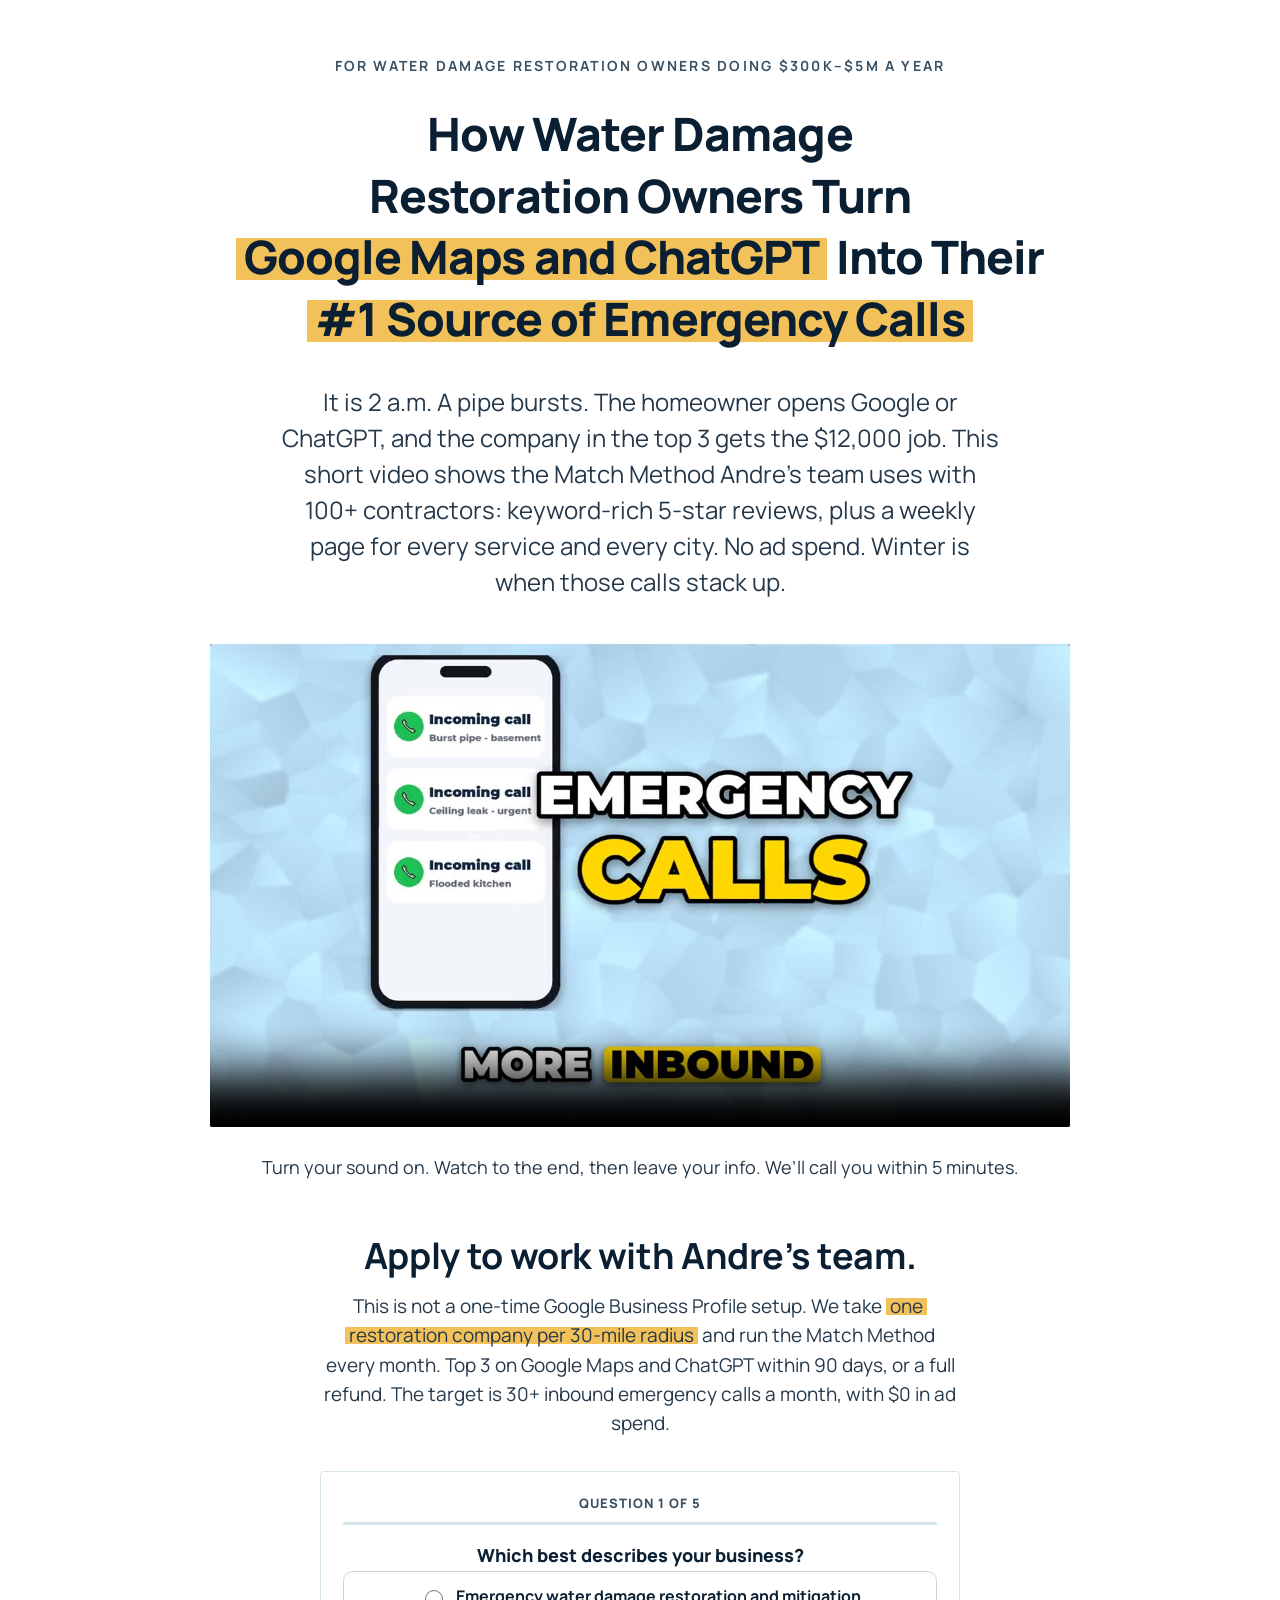
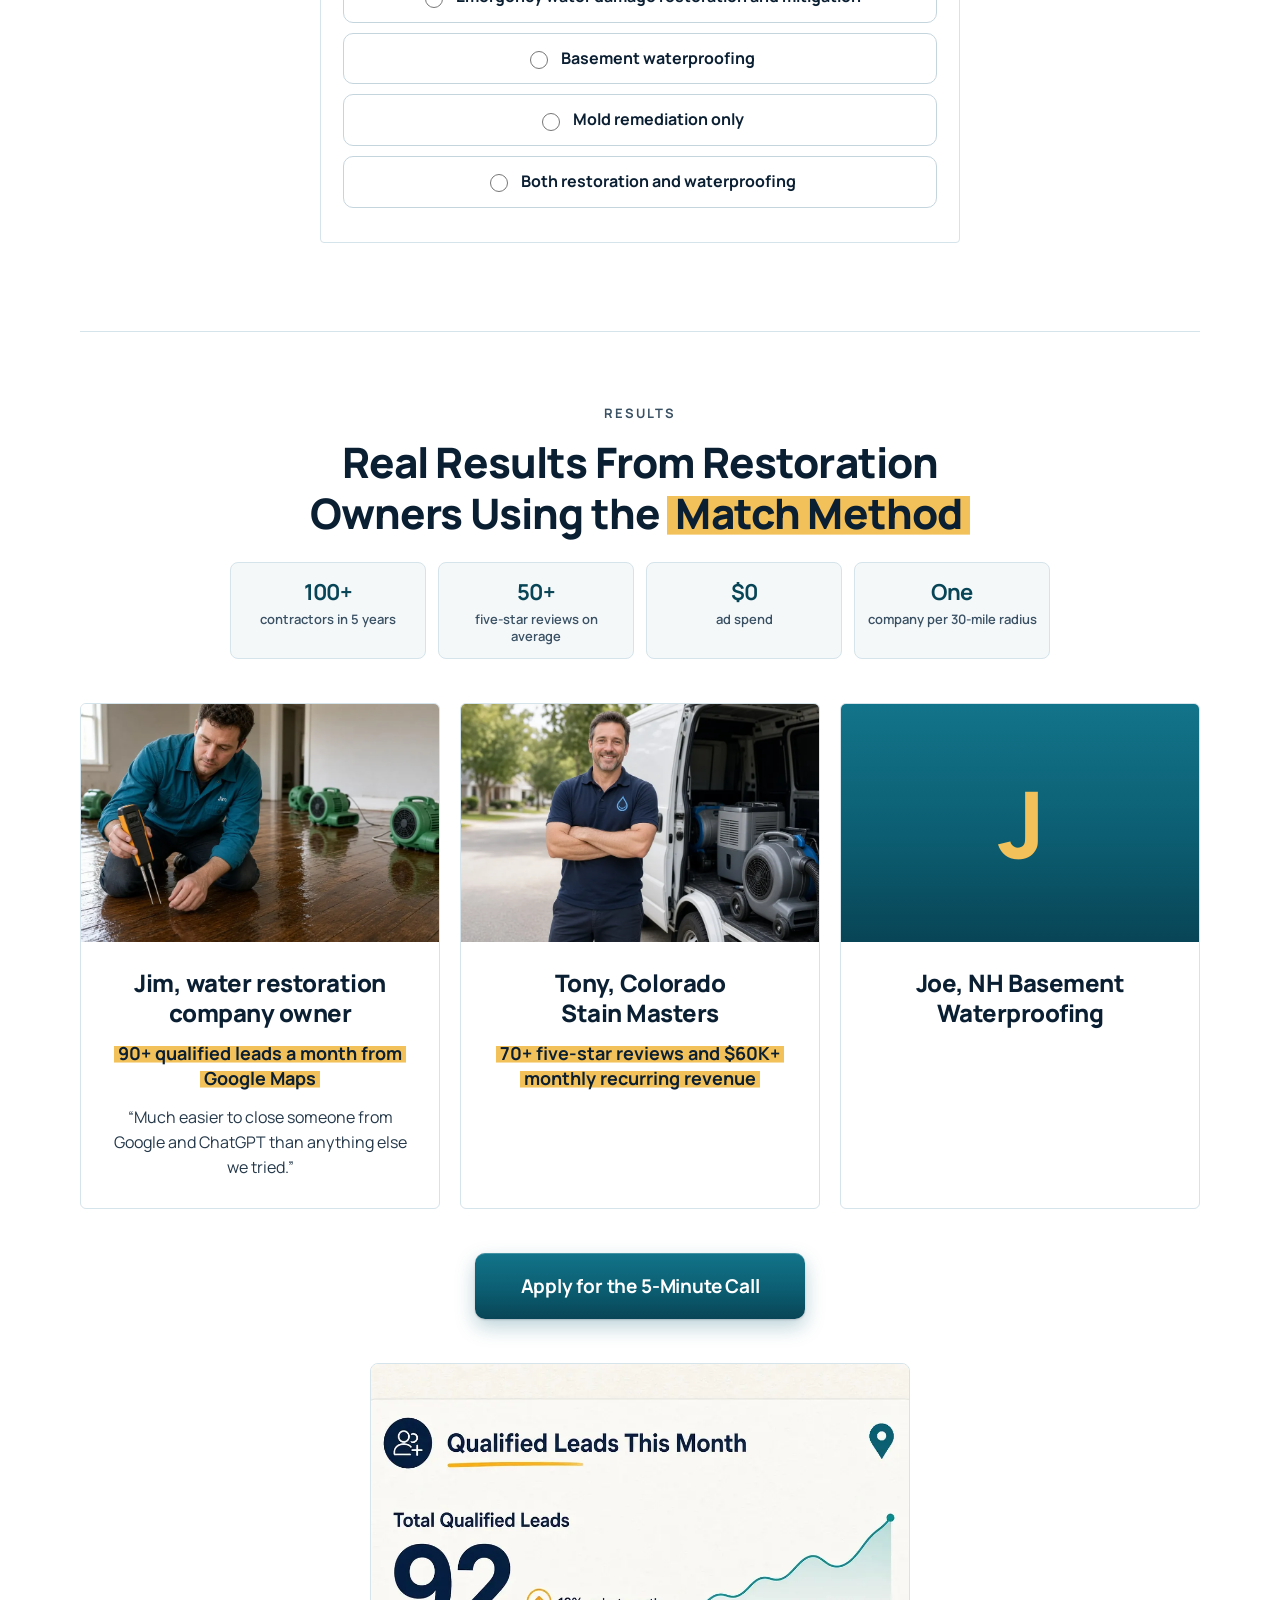
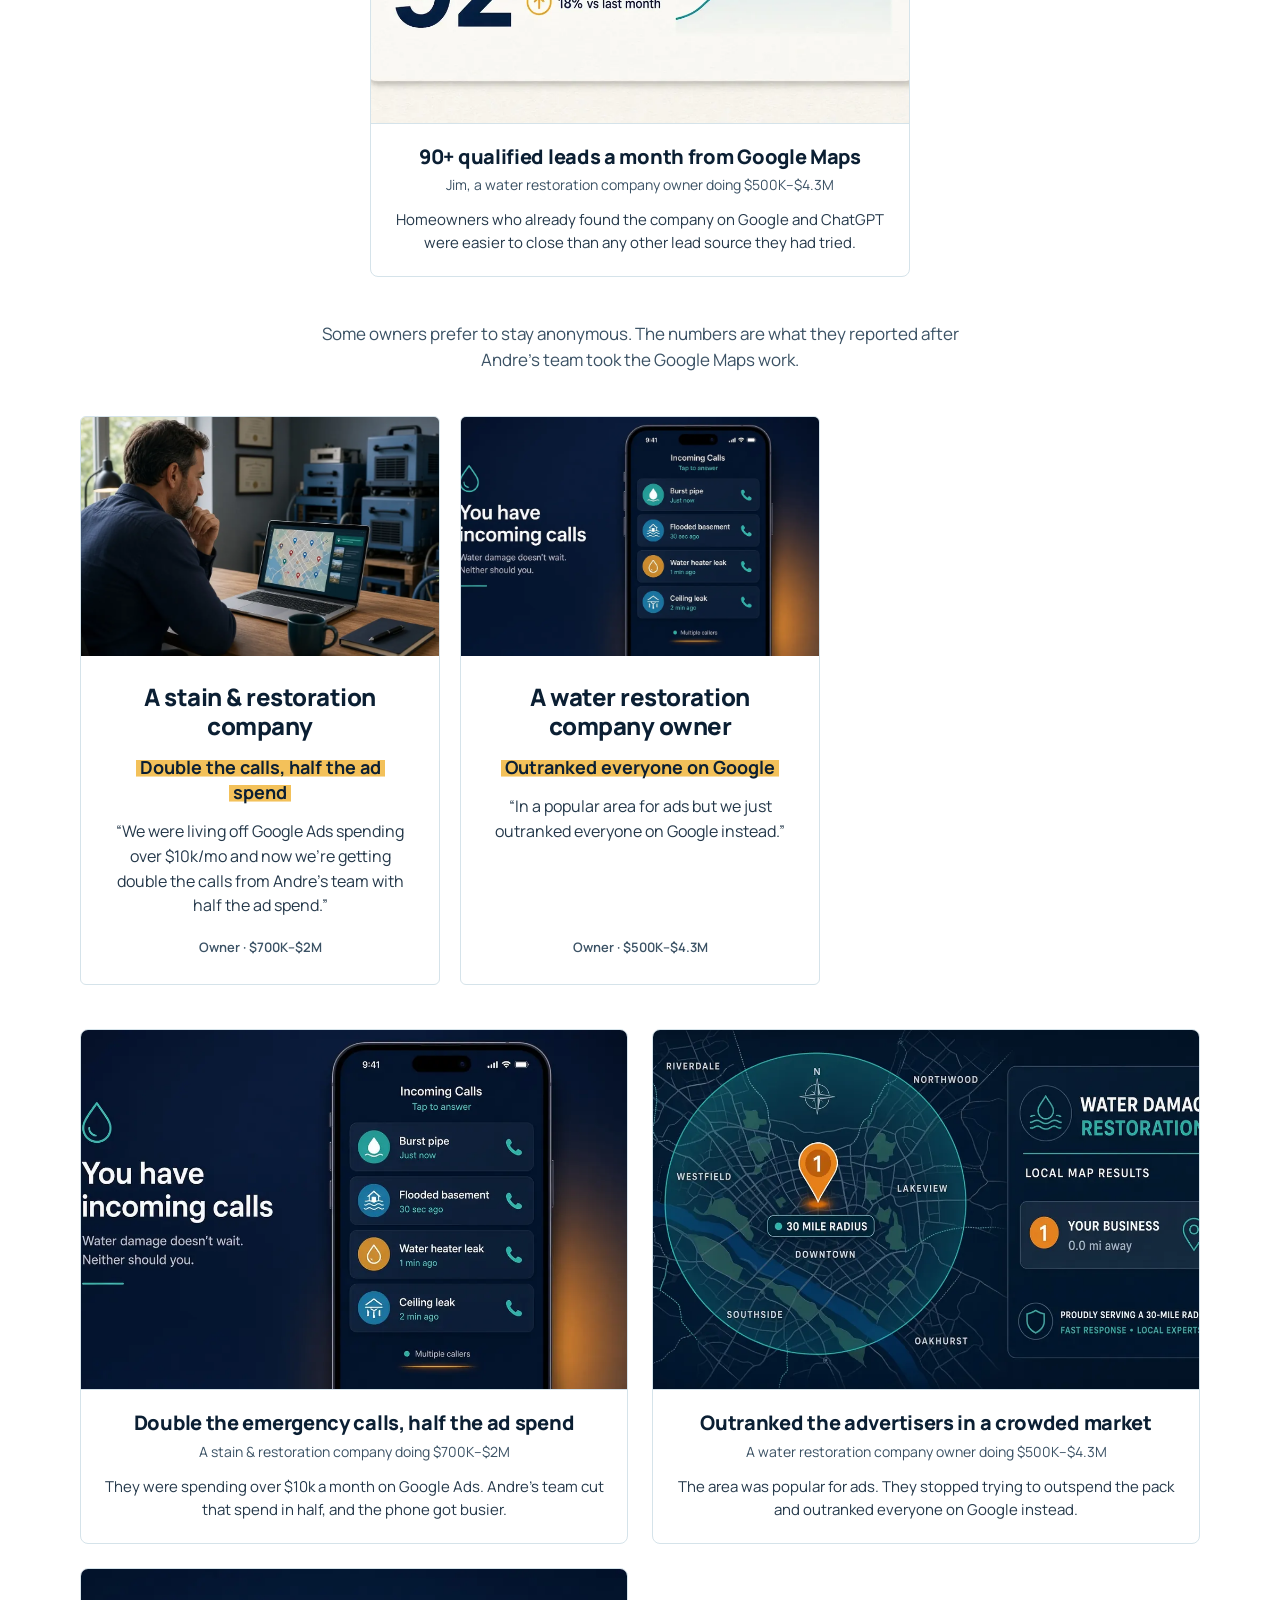
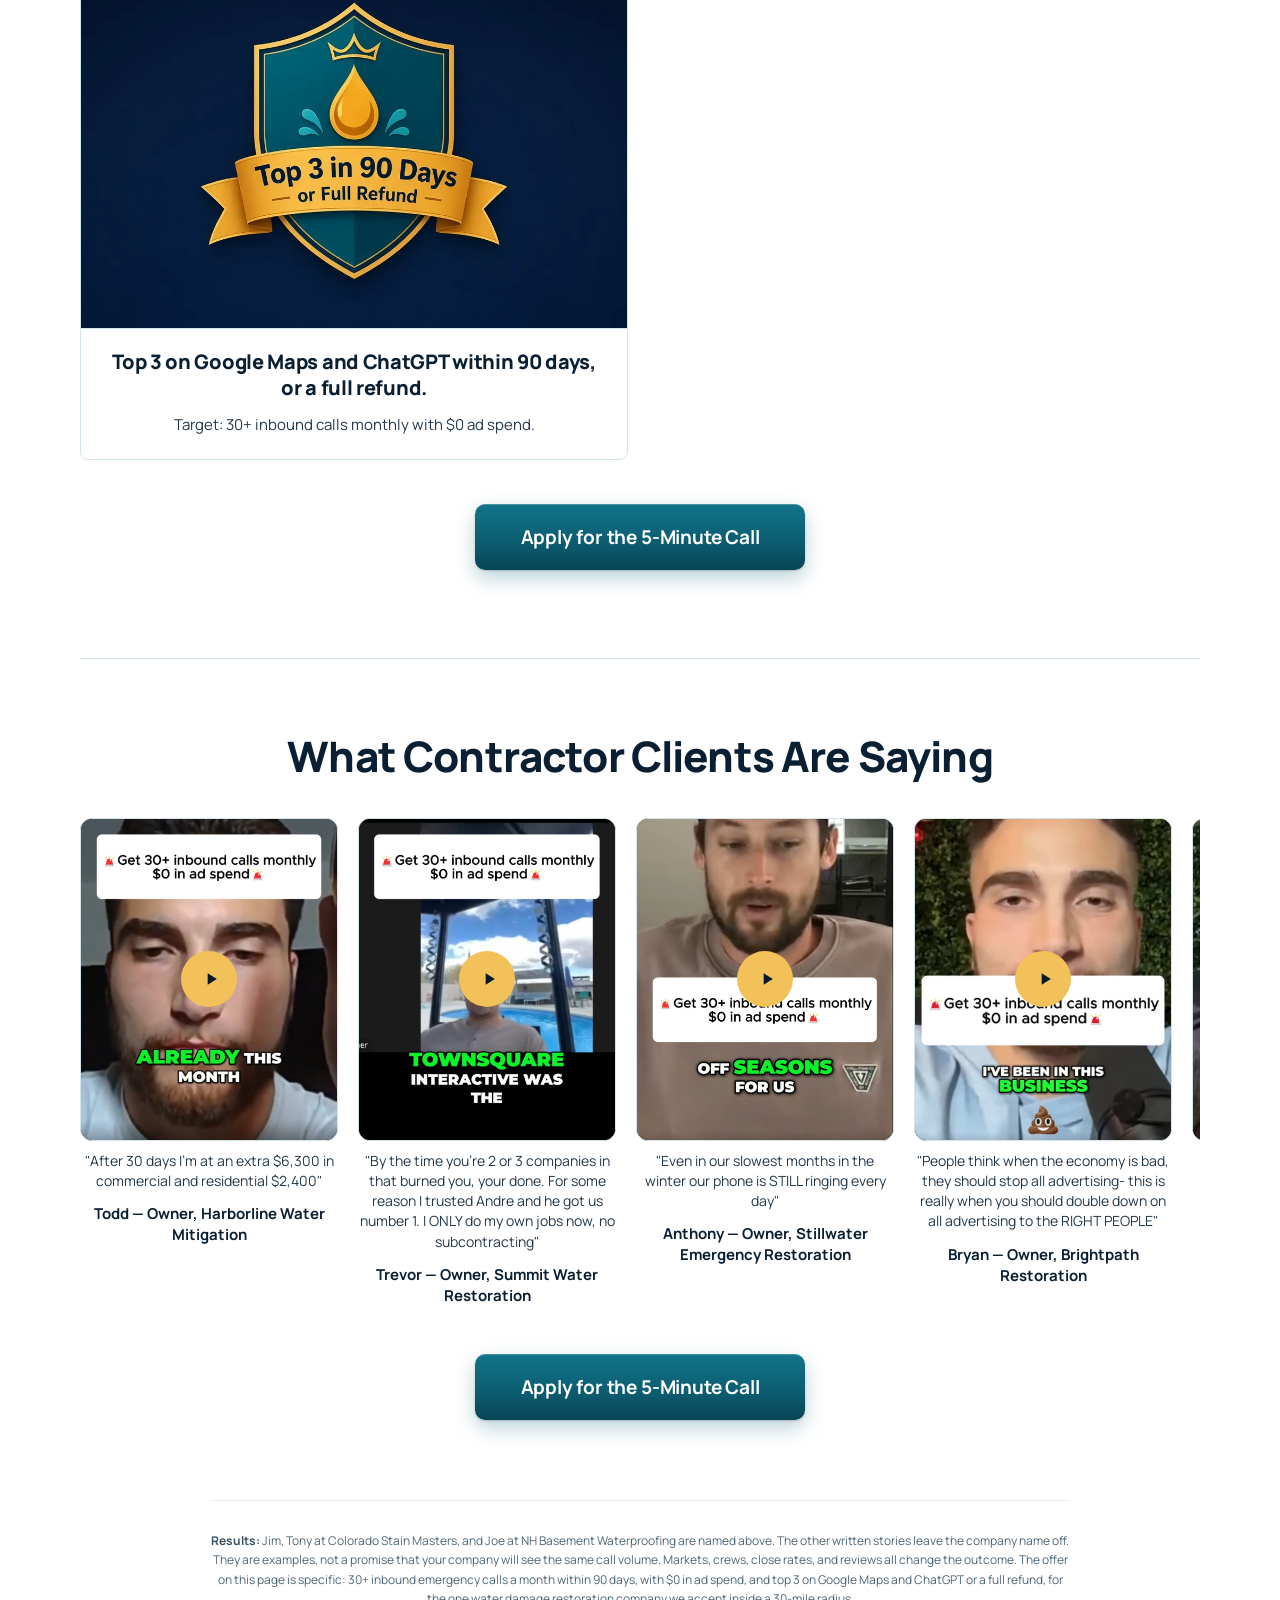
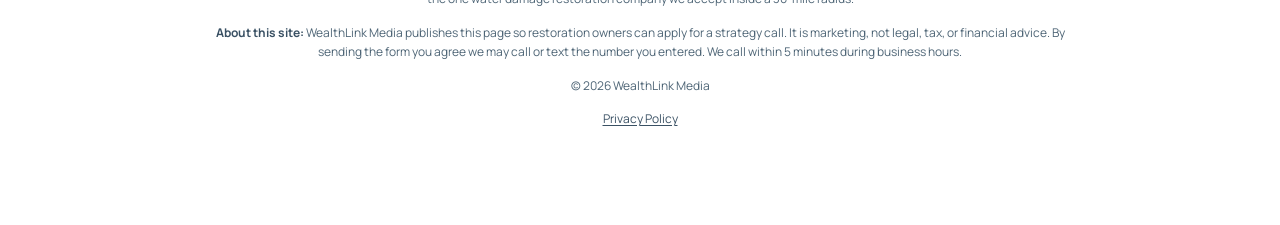
==== index.html @ 2d820541 "Keep the revenue step and advance it with Next. Q1 through Q3 still move on when an option is tapped" ====
<!doctype html>
<html lang="en">
<head>
<meta charset="utf-8">
<meta name="viewport" content="width=device-width, initial-scale=1">
<link rel="icon" type="image/svg+xml" href="assets/favicon.svg">
<link rel="apple-touch-icon" href="assets/favicon.svg">
<title>30+ Emergency Calls a Month for Water Damage Restoration | WealthLink Media</title>
<meta name="description" content="Andre's team ranks one water damage restoration company per 30-mile radius in the top 3 on Google Maps and ChatGPT. 30+ inbound emergency calls a month within 90 days, or a full refund. $0 ad spend.">
<link rel="preconnect" href="https://fonts.googleapis.com">
<link rel="preconnect" href="https://fonts.gstatic.com" crossorigin>
<link href="https://fonts.googleapis.com/css2?family=Manrope:wght@400;600;700;800&display=swap" rel="stylesheet">
<link rel="stylesheet" href="css/style.css">
<script src="js/config.js"></script>
</head>
<body>
<a class="skip" href="#book">Skip to the application</a>
<div class="page">

  <div class="hero">
    <p class="eyebrow">For water damage restoration owners doing $300K–$5M a year</p>

    <h1>How Water Damage Restoration Owners Turn<br><span class="hl">Google Maps and ChatGPT</span> Into Their<br><span class="hl">#1 Source of Emergency Calls</span></h1>

    <p class="hero-sub">It is 2 a.m. A pipe bursts. The homeowner opens Google or ChatGPT, and the company in the top 3 gets the $12,000 job. This short video shows the Match Method Andre&rsquo;s team uses with 100+ contractors: keyword-rich 5-star reviews, plus a weekly page for every service and every city. No ad spend. Winter is when those calls stack up.</p>

    <div class="vsl">
      <video id="hero-vsl" controls playsinline webkit-playsinline preload="metadata" poster="assets/video/vsl-poster.jpg" width="1280" height="720" aria-label="Two minute video: how restoration companies get emergency calls from Google Maps and ChatGPT">
        <source src="assets/video/vsl.mp4" type="video/mp4">
      </video>
    </div>

    <p class="vsl-note">Turn your sound on. Watch to the end, then leave your info. We&rsquo;ll call you within 5 minutes.</p>

    <div class="form-head">
      <h2>Apply to work with Andre&rsquo;s team.</h2>
      <p>This is not a one-time Google Business Profile setup. We take <span class="hl hl-sm">one restoration company per 30-mile radius</span> and run the Match Method every month. Top 3 on Google Maps and ChatGPT within 90 days, or a full refund. The target is 30+ inbound emergency calls a month, with $0 in ad spend.</p>
    </div>

    <div id="book" class="form-shell">
      <form id="leadForm" class="lead-form" data-qualifier="1" novalidate>
        <p class="step-count" id="stepCount">Question 1 of 5</p>
        <div class="form-progress" aria-hidden="true"><i></i></div>

        <div class="field" data-step="businessType">
          <div class="field-inner">
            <fieldset class="choice-list">
              <legend>Which best describes your business?</legend>
              <label class="choice"><input type="radio" name="business_type" value="emergency_restoration"> Emergency water damage restoration and mitigation</label>
              <label class="choice"><input type="radio" name="business_type" value="basement_waterproofing"> Basement waterproofing</label>
              <label class="choice"><input type="radio" name="business_type" value="mold_only"> Mold remediation only</label>
              <label class="choice"><input type="radio" name="business_type" value="restoration_and_waterproofing"> Both restoration and waterproofing</label>
            </fieldset>
            <p class="field-error">Choose the option that fits your company.</p>
          </div>
        </div>

        <div class="field" data-step="jobType">
          <div class="field-inner">
            <fieldset class="choice-list">
              <legend>What kind of jobs are you going after?</legend>
              <label class="choice"><input type="radio" name="job_type" value="insurance_jobs"> Full mitigation jobs with insurance claims ($10,000+)</label>
              <label class="choice"><input type="radio" name="job_type" value="smaller_jobs"> Smaller extraction and cleanup jobs</label>
              <label class="choice"><input type="radio" name="job_type" value="mix"> A mix of both</label>
            </fieldset>
            <p class="field-error">Choose the jobs you want.</p>
          </div>
        </div>

        <div class="field" data-step="paymentMix">
          <div class="field-inner">
            <fieldset class="choice-list">
              <legend>Are most of your jobs going through insurance or cash pay?</legend>
              <label class="choice"><input type="radio" name="payment_mix" value="mostly_insurance"> Mostly insurance</label>
              <label class="choice"><input type="radio" name="payment_mix" value="mostly_cash"> Mostly cash pay</label>
              <label class="choice"><input type="radio" name="payment_mix" value="half"> About half and half</label>
            </fieldset>
            <p class="field-error">Choose how most jobs are paid.</p>
          </div>
        </div>

        <div class="field" data-step="revenue">
          <div class="field-inner">
            <fieldset class="choice-list">
              <legend>Where are you at monthly right now, and where do you want to be?</legend>
              <label class="select-label" for="currentRevenue">Current monthly revenue</label>
              <select id="currentRevenue" name="current_revenue">
                <option value="">Select current revenue</option>
                <option value="under_25k">Under $25K</option>
                <option value="25k_50k">$25K–$50K</option>
                <option value="50k_100k">$50K–$100K</option>
                <option value="100k_250k">$100K–$250K</option>
                <option value="250k_500k">$250K–$500K</option>
                <option value="500k_plus">$500K+</option>
              </select>
              <label class="select-label" for="targetRevenue">Target monthly revenue</label>
              <select id="targetRevenue" name="target_revenue">
                <option value="">Select target revenue</option>
                <option value="under_25k">Under $25K</option>
                <option value="25k_50k">$25K–$50K</option>
                <option value="50k_100k">$50K–$100K</option>
                <option value="100k_250k">$100K–$250K</option>
                <option value="250k_500k">$250K–$500K</option>
                <option value="500k_plus">$500K+</option>
              </select>
            </fieldset>
            <p class="field-error">Choose both your current and target monthly revenue.</p>
            <button type="button" class="cta form-next">Next</button>
          </div>
        </div>

        <div class="field" data-step="phone">
          <div class="field-inner">
            <label for="phone">Phone number</label>
            <input type="tel" id="phone" name="phone" placeholder="(555) 123-4567" autocomplete="tel" inputmode="tel">
            <p class="field-error">Enter a 10-digit phone number.</p>
            <button type="submit" class="cta">Call Me Within 5 Minutes</button>
            <p class="fine-print">One company per 30-mile radius. We call within 5 minutes.</p>
          </div>
        </div>

        <button type="button" class="form-back" hidden>Back</button>
      </form>
    </div>
  </div>

  <section class="proof" aria-labelledby="proof-title">
    <div class="proof-head">
      <p class="eyebrow">Results</p>
      <h2 id="proof-title">Real Results From Restoration Owners Using the <span class="hl">Match Method</span></h2>
      <ul class="stats">
        <li><strong>100+</strong><span>contractors in 5 years</span></li>
        <li><strong>50+</strong><span>five-star reviews on average</span></li>
        <li><strong>$0</strong><span>ad spend</span></li>
        <li><strong>One</strong><span>company per 30-mile radius</span></li>
      </ul>
    </div>

    <div class="proof-grid">
      <article class="card">
        <img class="card-photo" src="assets/proof/card-jim.webp" alt="Jim, a water restoration company owner">
        <div class="card-body">
          <h3>Jim, water restoration company owner</h3>
          <p class="metric"><span class="hl hl-sm">90+ qualified leads a month from Google Maps</span></p>
          <p class="quote">&ldquo;Much easier to close someone from Google and ChatGPT than anything else we tried.&rdquo;</p>
        </div>
      </article>

      <article class="card">
        <img class="card-photo" src="assets/proof/card-ads.webp" alt="Crew drying a flooded room for Colorado Stain Masters">
        <div class="card-body">
          <h3>Tony, Colorado Stain Masters</h3>
          <p class="metric"><span class="hl hl-sm">70+ five-star reviews and $60K+ monthly recurring revenue</span></p>
        </div>
      </article>

      <article class="card">
        <!-- Real photo or company logo replaces this avatar: assets/img/joe-nh-basement.webp -->
        <div class="initials-avatar" role="img" aria-label="Joe, NH Basement Waterproofing">J</div>
        <div class="card-body">
          <h3>Joe, NH Basement Waterproofing</h3>
        </div>
      </article>
    </div>

    <a class="cta" href="#book">Apply for the 5-Minute Call</a>

    <div class="wall">
      <article class="tile">
        <div class="tile-shot">
          <img src="assets/proof/leads.webp" alt="Google Maps profile with a 90-day lead trend">
        </div>
        <div class="tile-body">
          <p class="tile-head">90+ qualified leads a month from Google Maps</p>
          <p class="tile-sub">Jim, a water restoration company owner doing $500K–$4.3M</p>
          <p class="tile-cap">Homeowners who already found the company on Google and ChatGPT were easier to close than any other lead source they had tried.</p>
        </div>
      </article>
    </div>

    <p class="anon-note">Some owners prefer to stay anonymous. The numbers are what they reported after Andre&rsquo;s team took the Google Maps work.</p>

    <div class="proof-grid">
      <article class="card">
        <img class="card-photo" src="assets/proof/card-rank.webp" alt="Technician checking drying equipment in a hallway">
        <div class="card-body">
          <h3>A stain &amp; restoration company</h3>
          <p class="metric"><span class="hl hl-sm">Double the calls, half the ad spend</span></p>
          <p class="quote">&ldquo;We were living off Google Ads spending over $10k/mo and now we&rsquo;re getting double the calls from Andre&rsquo;s team with half the ad spend.&rdquo;</p>
          <p class="attrib">Owner · $700K–$2M</p>
        </div>
      </article>

      <article class="card">
        <img class="card-photo" src="assets/proof/calls.webp" alt="Calls chart for an anonymous restoration owner">
        <div class="card-body">
          <h3>A water restoration company owner</h3>
          <p class="metric"><span class="hl hl-sm">Outranked everyone on Google</span></p>
          <p class="quote">&ldquo;In a popular area for ads but we just outranked everyone on Google instead.&rdquo;</p>
          <p class="attrib">Owner · $500K–$4.3M</p>
        </div>
      </article>
    </div>

    <div class="wall">
      <article class="tile">
        <div class="tile-shot">
          <img src="assets/proof/calls.webp" alt="Calls chart climbing to about 30 calls in 90 days">
        </div>
        <div class="tile-body">
          <p class="tile-head">Double the emergency calls, half the ad spend</p>
          <p class="tile-sub">A stain &amp; restoration company doing $700K–$2M</p>
          <p class="tile-cap">They were spending over $10k a month on Google Ads. Andre&rsquo;s team cut that spend in half, and the phone got busier.</p>
        </div>
      </article>

      <article class="tile">
        <div class="tile-shot">
          <img src="assets/proof/coverage.webp" alt="Map pack showing the top three local results">
        </div>
        <div class="tile-body">
          <p class="tile-head">Outranked the advertisers in a crowded market</p>
          <p class="tile-sub">A water restoration company owner doing $500K–$4.3M</p>
          <p class="tile-cap">The area was popular for ads. They stopped trying to outspend the pack and outranked everyone on Google instead.</p>
        </div>
      </article>

      <article class="tile">
        <div class="tile-shot">
          <img src="assets/proof/guarantee.webp" alt="Top 3 in 90 days or a full refund">
        </div>
        <div class="tile-body">
          <p class="tile-head">Top 3 on Google Maps and ChatGPT within 90 days, or a full refund.</p>
          <p class="tile-cap">Target: 30+ inbound calls monthly with $0 ad spend.</p>
        </div>
      </article>
    </div>

    <a class="cta" href="#book">Apply for the 5-Minute Call</a>
  </section>

  <section class="videos" aria-labelledby="videos-title">
    <h2 id="videos-title">What Contractor Clients Are Saying</h2>
    <div id="client-videos" class="rail"></div>
    <a class="cta" href="#book">Apply for the 5-Minute Call</a>
  </section>

  <footer class="legal">
    <p><strong>Results:</strong> Jim, Tony at Colorado Stain Masters, and Joe at NH Basement Waterproofing are named above. The other written stories leave the company name off. They are examples, not a promise that your company will see the same call volume. Markets, crews, close rates, and reviews all change the outcome. The offer on this page is specific: 30+ inbound emergency calls a month within 90 days, with $0 in ad spend, and top 3 on Google Maps and ChatGPT or a full refund, for the one water damage restoration company we accept inside a 30-mile radius.</p>
    <p><strong>About this site:</strong> WealthLink Media publishes this page so restoration owners can apply for a strategy call. It is marketing, not legal, tax, or financial advice. By sending the form you agree we may call or text the number you entered. We call within 5 minutes during business hours.</p>
    <p>© 2026 WealthLink Media</p>
    <p class="legal-links">
      <a href="privacy.html">Privacy Policy</a>
    </p>
  </footer>
</div>

<script src="js/testimonials-data.js"></script>
<script src="js/main.js"></script>
<script>
  renderTestimonials("client-videos", window.HOME_TESTIMONIAL_IDS);
  var leadForm = document.getElementById("leadForm");
  wireLeadForm(leadForm);
  wireProgressiveForm(leadForm);
</script>
</body>
</html>
---- css/style.css ----
/* WealthLink Media — water damage restoration funnel.
   Layout rhythm follows a single-column VSL page: hero, proof cards,
   screenshot wall, portrait video rail, legal footer.
   Palette is deep navy and teal with an amber accent. No red. */

@font-face {
  font-family: "Manrope Local";
  src: local("Manrope"), local("Segoe UI");
  font-weight: 400 800;
  font-display: swap;
}

:root {
  --ink: #0B1F33;
  --body: #24384A;
  --muted: #3A5164;
  --faint: #4E6576;
  --line: #D5E3EA;
  --line-soft: #E7EFF3;
  --paper: #F4F8F9;
  --white: #FFFFFF;
  --teal: #0C5E72;
  --teal-mid: #12748A;
  --teal-deep: #084556;
  --aqua: #14788A;
  --amber: #F3C15A;
  --amber-ink: #6B4A08;
  --navy: #071828;
  --shadow: rgba(7, 24, 40, 0.16);
  color-scheme: light;
}

* { box-sizing: border-box; }
html, body { margin: 0; padding: 0; background: var(--white); }
html { scroll-behavior: smooth; }
@media (prefers-reduced-motion: reduce) { html { scroll-behavior: auto; } }

body {
  font-family: "Manrope", "Segoe UI", "Avenir Next", system-ui, sans-serif;
  color: var(--ink);
  -webkit-font-smoothing: antialiased;
}

img { max-width: 100%; display: block; }
button, input { font-family: inherit; }

.skip {
  position: absolute;
  left: 12px;
  top: 12px;
  background: var(--navy);
  color: #fff;
  padding: 10px 14px;
  border-radius: 8px;
  z-index: 20;
  transform: translateY(-140%);
}
.skip:focus { transform: none; }

.hl {
  background-image: linear-gradient(var(--amber), var(--amber));
  background-repeat: no-repeat;
  background-size: 100% 0.92em;
  background-position: 0 0.28em;
  padding: 0 8px;
  -webkit-box-decoration-break: clone;
  box-decoration-break: clone;
}
.hl-sm { padding: 0 4px; }

.page {
  min-height: 100vh;
  padding: 56px 24px 96px;
  display: flex;
  flex-direction: column;
  align-items: center;
  text-align: center;
}

.hero {
  width: 100%;
  max-width: 860px;
  display: flex;
  flex-direction: column;
  align-items: center;
  gap: 28px;
}

.eyebrow {
  margin: 0;
  font-size: 14px;
  font-weight: 700;
  letter-spacing: 0.16em;
  text-transform: uppercase;
  color: var(--muted);
  text-align: center;
}

h1 {
  margin: 0;
  font-size: 46px;
  line-height: 1.34;
  font-weight: 800;
  letter-spacing: -0.02em;
  text-align: center;
  text-wrap: balance;
}

.hero-sub {
  margin: 6px 0 0;
  font-size: 24px;
  line-height: 1.5;
  color: var(--body);
  text-align: center;
  max-width: 720px;
  text-wrap: pretty;
}

.vsl {
  position: relative;
  width: 100%;
  background: #000;
  border-radius: 2px;
  margin-top: 16px;
  overflow: hidden;
  padding-top: 56.25%;
}
.vsl > video {
  position: absolute;
  inset: 0;
  width: 100%;
  height: 100%;
  border: 0;
  background: #000;
  object-fit: contain;
}

.vsl-note {
  margin: 0;
  font-size: 18px;
  color: var(--body);
  text-align: center;
}

.form-head {
  width: 100%;
  max-width: 640px;
  margin-top: 28px;
  display: flex;
  flex-direction: column;
  gap: 14px;
  align-items: center;
}
.form-head h2 {
  margin: 0;
  font-size: 36px;
  line-height: 1.18;
  font-weight: 700;
  letter-spacing: -0.01em;
  text-align: center;
  text-wrap: balance;
}
.form-head p {
  margin: 0;
  font-size: 19px;
  line-height: 1.55;
  color: var(--body);
  text-align: center;
  text-wrap: pretty;
}

.form-shell {
  width: 100%;
  max-width: 640px;
  margin-top: 4px;
  border: 1px solid var(--line);
  border-radius: 4px;
  padding: 22px 22px 18px;
  background: #fff;
  scroll-margin-top: 32px;
}

.cta {
  display: inline-flex;
  align-items: center;
  justify-content: center;
  background: linear-gradient(180deg, var(--teal-mid) 0%, var(--teal) 55%, var(--teal-deep) 100%);
  color: #fff;
  font-size: 19px;
  font-weight: 700;
  letter-spacing: -0.01em;
  padding: 20px 46px;
  border-radius: 10px;
  border: 0;
  text-decoration: none;
  text-align: center;
  cursor: pointer;
  box-shadow:
    inset 0 1px 0 rgba(255, 255, 255, 0.22),
    0 1px 2px rgba(7, 24, 40, 0.18),
    0 8px 20px rgba(12, 94, 114, 0.28);
  transition: transform 0.12s ease, box-shadow 0.12s ease, background 0.12s ease;
}
.cta:hover,
.cta:focus-visible {
  background: linear-gradient(180deg, #0E6A80 0%, #0A5264 55%, #073E4C 100%);
  color: #fff;
  text-decoration: none;
  transform: translateY(-2px);
  box-shadow:
    inset 0 1px 0 rgba(255, 255, 255, 0.22),
    0 2px 4px rgba(7, 24, 40, 0.2),
    0 14px 28px rgba(12, 94, 114, 0.34);
}
.cta:focus-visible {
  outline: 3px solid rgba(12, 94, 114, 0.4);
  outline-offset: 3px;
}
.cta:active {
  transform: translateY(1px);
  box-shadow:
    inset 0 2px 5px rgba(4, 28, 36, 0.35),
    0 1px 2px rgba(7, 24, 40, 0.2);
}
button.cta { width: 100%; }
@media (prefers-reduced-motion: reduce) {
  .cta { transition: none; }
  .cta:hover, .cta:focus-visible, .cta:active { transform: none; }
}

.proof {
  width: 100%;
  max-width: 1120px;
  margin-top: 88px;
  padding-top: 72px;
  border-top: 1px solid var(--line);
  display: flex;
  flex-direction: column;
  align-items: center;
  gap: 44px;
}
.proof-head {
  display: flex;
  flex-direction: column;
  align-items: center;
  gap: 14px;
  max-width: 820px;
}
.proof-head .eyebrow { font-size: 13px; }
.proof-head h2 {
  margin: 0;
  font-size: 42px;
  line-height: 1.22;
  font-weight: 800;
  letter-spacing: -0.02em;
  text-align: center;
  text-wrap: balance;
}
.proof-head p {
  margin: 0;
  font-size: 17px;
  line-height: 1.5;
  color: var(--muted);
  text-align: center;
}

.stats {
  list-style: none;
  display: grid;
  grid-template-columns: repeat(4, 1fr);
  gap: 12px;
  width: 100%;
  margin: 8px 0 0;
  padding: 0;
}
.stats li {
  background: var(--paper);
  border: 1px solid var(--line);
  border-radius: 8px;
  padding: 14px 10px 12px;
  text-align: center;
}
.stats strong {
  display: block;
  font-size: 22px;
  letter-spacing: -0.03em;
  color: var(--teal-deep);
}
.stats span {
  display: block;
  margin-top: 4px;
  font-size: 13px;
  line-height: 1.35;
  color: var(--muted);
  font-weight: 600;
}

.proof-grid {
  width: 100%;
  display: grid;
  grid-template-columns: repeat(3, 1fr);
  gap: 20px;
}
.card {
  border: 1px solid var(--line);
  border-radius: 6px;
  overflow: hidden;
  display: flex;
  flex-direction: column;
  background: #fff;
}
.card-body {
  padding: 26px 28px 28px;
  display: flex;
  flex-direction: column;
  align-items: center;
  gap: 14px;
  flex: 1;
  text-align: center;
}
.card-body h3 {
  margin: 0;
  font-size: 24px;
  line-height: 1.22;
  font-weight: 800;
  letter-spacing: -0.02em;
  text-wrap: pretty;
}
.metric {
  margin: 0;
  font-size: 18px;
  line-height: 1.4;
  font-weight: 700;
  color: var(--ink);
  text-wrap: pretty;
}
.quote {
  margin: 0;
  font-size: 16px;
  line-height: 1.55;
  color: var(--body);
  text-wrap: pretty;
}
.attrib {
  margin: auto 0 0;
  padding-top: 6px;
  font-size: 13px;
  font-weight: 600;
  color: var(--muted);
}

.wall {
  width: 100%;
  display: grid;
  grid-template-columns: repeat(2, 1fr);
  gap: 24px;
}
.tile {
  display: flex;
  flex-direction: column;
  border: 1px solid var(--line);
  border-radius: 8px;
  overflow: hidden;
  background: #fff;
}
.tile-shot {
  display: block;
  height: 360px;
  padding: 0;
  background: var(--navy);
  overflow: hidden;
  border-bottom: 1px solid var(--line);
}
.tile-shot img,
.card-photo {
  display: block;
  width: 100%;
  height: 100%;
  object-fit: cover;
  object-position: center;
}
.card-photo {
  aspect-ratio: 3 / 2;
  height: auto;
}
.tile-body {
  flex: 1;
  padding: 20px 22px 22px;
  display: flex;
  flex-direction: column;
  align-items: center;
  gap: 6px;
  text-align: center;
}
.tile-head {
  margin: 0;
  font-size: 20px;
  line-height: 1.28;
  font-weight: 800;
  letter-spacing: -0.015em;
  color: var(--ink);
  text-wrap: pretty;
}
.tile-sub {
  margin: 0;
  font-size: 14px;
  line-height: 1.45;
  color: var(--muted);
  text-wrap: pretty;
}
.tile-cap {
  margin: 8px 0 0;
  font-size: 15px;
  line-height: 1.5;
  color: var(--body);
  text-wrap: pretty;
}

.media-slot {
  display: flex;
  width: 100%;
  height: 100%;
  min-height: 160px;
  flex-direction: column;
  align-items: center;
  justify-content: center;
  gap: 8px;
  text-align: center;
  padding: 18px 16px;
  color: var(--ink);
  background:
    repeating-linear-gradient(-45deg, #E5F2F5 0 14px, #F7FBFC 14px 28px);
  border: 2px dashed var(--teal);
}
.card > .media-slot {
  aspect-ratio: 3 / 2;
  border-left: 0;
  border-right: 0;
  border-top: 0;
  border-radius: 0;
}
.media-slot-kicker {
  display: inline-block;
  background: var(--navy);
  color: #fff;
  font-size: 11px;
  font-weight: 800;
  letter-spacing: 0.12em;
  text-transform: uppercase;
  padding: 5px 10px;
  border-radius: 999px;
}
.media-slot strong {
  font-size: 18px;
  letter-spacing: 0.04em;
  text-transform: uppercase;
}
.media-slot span:last-child {
  font-size: 13px;
  line-height: 1.45;
  color: var(--muted);
  max-width: 28em;
}

[hidden] { display: none !important; }

.videos {
  width: 100%;
  max-width: 1120px;
  margin-top: 88px;
  padding-top: 72px;
  border-top: 1px solid var(--line);
  display: flex;
  flex-direction: column;
  align-items: center;
  gap: 36px;
}
.videos h2 {
  margin: 0;
  font-size: 42px;
  line-height: 1.22;
  font-weight: 800;
  letter-spacing: -0.02em;
  text-align: center;
  text-wrap: balance;
}
.rail,
.videos .testimonial-grid {
  width: 100%;
  display: flex;
  gap: 20px;
  overflow-x: auto;
  overscroll-behavior-x: contain;
  scroll-snap-type: x mandatory;
  -webkit-overflow-scrolling: touch;
  padding-bottom: 12px;
}
.vid {
  flex: 0 0 258px;
  scroll-snap-align: start;
}
.vid-frame {
  position: relative;
  aspect-ratio: 4 / 5;
  border-radius: 12px;
  overflow: hidden;
  background: var(--navy);
  border: 1px solid var(--line);
}
.vid-name {
  margin: 12px 0 0;
  font-size: 15px;
  font-weight: 700;
  color: var(--ink);
  text-align: center;
}
.vid-biz {
  margin: 3px 0 0;
  font-size: 13px;
  color: var(--muted);
  text-align: center;
}
.testimonial-quote {
  margin: 10px 0 0;
  font-size: 14px;
  line-height: 1.45;
  color: var(--body);
  text-align: center;
}

.legal {
  width: 100%;
  max-width: 860px;
  margin-top: 80px;
  padding-top: 30px;
  border-top: 1px solid var(--line-soft);
  display: flex;
  flex-direction: column;
  gap: 14px;
}
.legal p {
  margin: 0;
  font-size: 12px;
  line-height: 1.62;
  color: var(--faint);
  text-align: center;
  text-wrap: pretty;
}
.legal strong { color: var(--muted); font-weight: 700; }
.legal-links {
  display: flex;
  flex-wrap: wrap;
  justify-content: center;
  gap: 20px;
  margin-top: 4px;
}
.legal-links a,
.legal a {
  font-size: 12px;
  color: var(--muted);
  text-decoration: underline;
  text-underline-offset: 2px;
}
.legal-links a:hover,
.legal a:hover { color: var(--ink); }

/* Lead form — same field hooks the windows system expects. */
.lead-form .field {
  display: grid;
  grid-template-rows: 1fr;
  margin-bottom: 16px;
  position: relative;
  z-index: 1;
}
.lead-form .field > .field-inner { min-height: 0; overflow: hidden; }
.lead-form .field.is-open > .field-inner { overflow: visible; transform: none; }
.lead-form .field.is-hidden {
  grid-template-rows: 0fr;
  opacity: 0;
  margin-bottom: 0;
  pointer-events: none;
}
.lead-form .field[data-step="businessName"] { z-index: 60; }
.lead-form label {
  display: block;
  text-align: center;
  text-transform: uppercase;
  letter-spacing: 0.04em;
  font-size: 12px;
  font-weight: 800;
  margin-bottom: 6px;
  color: var(--ink);
}
.lead-form .field.is-done > .field-inner > label::after {
  content: " ✓";
  color: #1B6B45;
}
.lead-form input[type="text"],
.lead-form input[type="tel"] {
  width: 100%;
  text-align: center;
  padding: 14px 16px;
  border: 1.5px solid #C5D5DE;
  border-radius: 10px;
  font-size: 16px;
  color: var(--ink);
  background: #fff;
}
.lead-form input:focus {
  outline: none;
  border-color: var(--teal);
  box-shadow: 0 0 0 3px rgba(12, 94, 114, 0.2);
}
.lead-form .field.has-error input {
  border-color: var(--amber-ink);
  box-shadow: 0 0 0 3px rgba(107, 74, 8, 0.18);
}
.field-error {
  display: none;
  margin: 6px 0 0;
  font-size: 13px;
  font-weight: 700;
  color: var(--amber-ink);
  text-align: center;
}
.field.has-error .field-error { display: block; }
.fine-print {
  margin: 10px 0 0;
  text-align: center;
  font-size: 13px;
  color: var(--muted);
}
.form-progress {
  height: 3px;
  background: var(--line);
  border-radius: 2px;
  overflow: hidden;
  margin: 0 0 18px;
}
.form-progress i {
  display: block;
  height: 100%;
  width: 0%;
  background: linear-gradient(90deg, var(--teal-deep), var(--teal-mid) 60%, var(--amber));
}
.step-count {
  margin: 0 0 10px;
  text-align: center;
  font-size: 13px;
  font-weight: 800;
  letter-spacing: 0.08em;
  text-transform: uppercase;
  color: var(--muted);
}
.choice-list {
  margin: 0;
  padding: 0;
  border: 0;
  display: flex;
  flex-direction: column;
  gap: 10px;
}
.choice-list legend {
  float: none;
  width: 100%;
  margin: 0 0 4px;
  padding: 0;
  text-align: center;
  font-size: 18px;
  line-height: 1.35;
  font-weight: 800;
  color: var(--ink);
  text-wrap: balance;
}
.lead-form .choice {
  display: flex;
  align-items: center;
  justify-content: center;
  gap: 10px;
  margin: 0;
  padding: 14px 14px;
  border: 1.5px solid #C5D5DE;
  border-radius: 10px;
  background: #fff;
  text-align: center;
  text-transform: none;
  letter-spacing: 0;
  font-size: 16px;
  font-weight: 700;
  line-height: 1.35;
  color: var(--ink);
  cursor: pointer;
}
.lead-form .choice input {
  width: 18px;
  height: 18px;
  flex: 0 0 auto;
  accent-color: #0C5E72;
}
.lead-form .choice:has(input:checked) {
  border-color: var(--teal);
  background: #E7F4F7;
  box-shadow: 0 0 0 3px rgba(12, 94, 114, 0.15);
}
.lead-form .select-label {
  margin: 8px 0 0;
  text-transform: none;
  letter-spacing: 0;
  font-size: 14px;
  font-weight: 800;
}
.lead-form select {
  width: 100%;
  text-align: center;
  text-align-last: center;
  padding: 14px 16px;
  border: 1.5px solid #C5D5DE;
  border-radius: 10px;
  font-size: 16px;
  font-weight: 700;
  color: var(--ink);
  background: #fff;
}
.lead-form select:focus {
  outline: none;
  border-color: var(--teal);
  box-shadow: 0 0 0 3px rgba(12, 94, 114, 0.2);
}
.lead-form .field.has-error select {
  border-color: var(--amber-ink);
  box-shadow: 0 0 0 3px rgba(107, 74, 8, 0.18);
}
.form-next { margin-top: 16px; }
.form-back {
  display: block;
  margin: 4px auto 0;
  padding: 8px 12px;
  border: 0;
  background: none;
  color: var(--teal-deep);
  font-weight: 800;
  font-size: 15px;
  cursor: pointer;
}
.form-back[hidden] { display: none !important; }
.anon-note {
  margin: 0;
  max-width: 40em;
  text-align: center;
  font-size: 17px;
  line-height: 1.5;
  color: var(--muted);
}
.initials-avatar {
  display: flex;
  align-items: center;
  justify-content: center;
  aspect-ratio: 3 / 2;
  background: linear-gradient(180deg, #12748A 0%, #0C5E72 55%, #084556 100%);
  color: #F3C15A;
  font-size: 92px;
  font-weight: 800;
  letter-spacing: -0.04em;
  line-height: 1;
}
.wall:has(> :only-child) {
  grid-template-columns: 1fr;
  max-width: 540px;
}

.autocomplete-wrapper { position: relative; }
.ac-suggestions {
  position: absolute;
  top: calc(100% + 6px);
  left: 0;
  right: 0;
  margin: 0;
  padding: 5px;
  list-style: none;
  background: #fff;
  border: 1px solid var(--line);
  border-radius: 10px;
  box-shadow: 0 12px 34px rgba(7, 24, 40, 0.14);
  max-height: 264px;
  overflow-y: auto;
  z-index: 100;
}
.ac-item {
  display: flex;
  align-items: center;
  justify-content: center;
  gap: 9px;
  padding: 9px 10px;
  border-radius: 7px;
  cursor: pointer;
  text-align: center;
}
.ac-item.active,
.ac-item:hover { background: #E7F4F7; }
.ac-item svg {
  width: 15px;
  height: 15px;
  flex-shrink: 0;
  margin-top: 2px;
  color: var(--teal);
}
.ac-text { display: flex; flex-direction: column; min-width: 0; }
.ac-name { font-weight: 700; font-size: 14px; line-height: 1.3; }
.ac-addr {
  font-size: 12px;
  color: var(--muted);
  line-height: 1.35;
  overflow: hidden;
  text-overflow: ellipsis;
  white-space: nowrap;
}
.ac-spinner {
  position: absolute;
  right: 12px;
  top: 14px;
  width: 16px;
  height: 16px;
  border: 2px solid var(--line);
  border-top-color: var(--teal);
  border-radius: 50%;
  animation: acSpin 0.7s linear infinite;
}
@keyframes acSpin { to { transform: rotate(360deg); } }
.autocomplete-wrapper.is-picked input {
  border-color: #1B6B45;
  background-image: url("data:image/svg+xml,%3Csvg xmlns='http://www.w3.org/2000/svg' viewBox='0 0 24 24' fill='none' stroke='%231B6B45' stroke-width='3' stroke-linecap='round'%3E%3Cpath d='M5 13l4 4 10-10'/%3E%3C/svg%3E");
  background-repeat: no-repeat;
  background-position: right 12px center;
  background-size: 15px;
  padding-right: 36px;
}

/* Portrait placeholders and the explainer card. */
.video-card { position: relative; cursor: pointer; }
.vid-frame.video-card { width: 100%; margin: 0; aspect-ratio: 4 / 5; }
.video-card img,
.video-card video,
.video-card .hover-video {
  position: absolute;
  inset: 0;
  width: 100%;
  height: 100%;
  object-fit: cover;
}
.video-card .hover-video {
  opacity: 0;
  pointer-events: none;
}
.video-card.is-previewing .hover-video { opacity: 1; }
.video-card.is-committed .hover-video { pointer-events: auto; }
.video-card.is-previewing img,
.video-card.is-previewing .play-btn { opacity: 0; }
.play-btn {
  position: absolute;
  top: 50%;
  left: 50%;
  transform: translate(-50%, -50%);
  width: 56px;
  height: 56px;
  border-radius: 50%;
  background: var(--amber);
  display: flex;
  align-items: center;
  justify-content: center;
  pointer-events: none;
  z-index: 2;
}
.play-btn svg { width: 20px; height: 20px; fill: var(--navy); margin-left: 3px; }
.video-card .sound-hint {
  position: absolute;
  bottom: 10px;
  left: 50%;
  transform: translateX(-50%);
  background: rgba(7, 24, 40, 0.82);
  color: #fff;
  font-size: 12px;
  font-weight: 700;
  padding: 6px 12px;
  border-radius: 999px;
  opacity: 0;
  pointer-events: none;
  z-index: 3;
  white-space: nowrap;
}
.video-card.is-muted .sound-hint { opacity: 1; }
.placeholder-thumb {
  position: absolute;
  inset: 0;
  display: flex;
  flex-direction: column;
  align-items: center;
  justify-content: flex-end;
  padding: 16px 12px 18px;
  background:
    linear-gradient(180deg, rgba(255, 255, 255, 0.08), rgba(7, 24, 40, 0.45)),
    repeating-linear-gradient(135deg, #14596C 0 14px, #0C4554 14px 28px);
}
.placeholder-badge {
  position: absolute;
  top: 10px;
  left: 10px;
  background: var(--navy);
  color: #fff;
  border: 1px solid var(--amber);
  font-size: 10px;
  font-weight: 800;
  letter-spacing: 0.08em;
  text-transform: uppercase;
  padding: 4px 8px;
  border-radius: 999px;
}
.placeholder-thumb-label {
  margin: 52px 0 0;
  color: #fff;
  font-size: 14px;
  font-weight: 800;
  line-height: 1.3;
  text-align: center;
}
.video-card.is-placeholder { cursor: default; }

.explainer-video-wrap { width: 100%; margin: 0 auto 8px; }
.explainer-video-wrap .video-card {
  aspect-ratio: 16 / 9;
  max-height: none;
  background: #000;
  border-radius: 2px;
  overflow: hidden;
}
.explainer-video-wrap.is-placeholder .video-card {
  border: 2px dashed var(--teal);
  background: var(--navy);
}

/* Inner pages */
.subpage { width: 100%; max-width: 760px; }
.subpage h1 { font-size: 40px; }
.page-copy {
  margin: 8px auto 0;
  max-width: 40em;
  text-align: center;
  font-size: 18px;
  line-height: 1.6;
  color: var(--body);
}
.page-copy a { color: var(--teal-deep); font-weight: 700; }
.success-icon {
  width: 64px;
  height: 64px;
  border-radius: 50%;
  background: var(--teal);
  display: flex;
  align-items: center;
  justify-content: center;
  margin: 8px auto 18px;
}
.contact-card {
  width: 100%;
  margin-top: 28px;
  border: 1px solid var(--line);
  border-radius: 8px;
  padding: 22px 20px;
  text-align: center;
  background: var(--paper);
}
.contact-card h2 {
  margin: 0 0 8px;
  font-size: 22px;
}
.contact-name {
  margin: 0;
  font-size: 20px;
  font-weight: 800;
}
.reach-note {
  margin: 8px 0 0;
  color: var(--body);
  font-size: 16px;
}
.report-heading {
  margin: 8px 0;
  font-size: 28px;
  line-height: 1.3;
  font-weight: 800;
  text-align: center;
  text-wrap: balance;
}
.report-subheading {
  margin: 0 0 8px;
  text-align: center;
  font-size: 17px;
  line-height: 1.5;
  color: var(--body);
}
.step-bar,
#stepBar.step-heading {
  width: 100%;
  background: var(--navy);
  color: #fff;
  text-align: center;
  font-weight: 800;
  font-size: 18px;
  line-height: 1.35;
  padding: 14px 16px;
  border-radius: 8px;
  margin: 22px 0 14px;
}
.step2-heading {
  text-align: center;
  font-weight: 800;
  font-size: 22px;
  margin: 22px 0 12px;
}
.calendar-card { width: 100%; margin-bottom: 28px; }
.calendar-loading {
  text-align: center;
  color: var(--navy);
  background: var(--paper);
  border: 2px dashed var(--teal);
  border-radius: 12px;
  padding: 32px 16px;
  font-size: 18px;
  font-weight: 800;
}
.subpage .videos { margin-top: 48px; padding-top: 40px; }
.subpage .videos h2 { font-size: 32px; }

.legal-page {
  width: 100%;
  max-width: 40em;
  align-items: center;
  text-align: center;
}
.legal-page h1 { text-align: center; font-size: 32px; }
.legal-page h2 {
  text-align: center;
  font-size: 20px;
  margin: 28px 0 8px;
}
.legal-page p,
.legal-updated {
  text-align: center;
  font-size: 16px;
  line-height: 1.6;
  color: var(--body);
  margin: 0 0 12px;
}
.legal-updated { color: var(--muted); font-size: 14px; }
.legal-page a { color: var(--teal-deep); font-weight: 700; }
.back-link {
  margin: 0 0 12px;
  font-weight: 700;
  text-align: center;
}
.back-link a { color: var(--teal-deep); text-decoration: none; }
.back-link a:hover { text-decoration: underline; }

@media (max-width: 1000px) {
  .proof-grid { grid-template-columns: repeat(2, 1fr); }
  .stats { grid-template-columns: repeat(2, 1fr); }
}

@media (max-width: 760px) {
  .page { padding: 40px 18px 72px; }
  h1 { font-size: 30px; line-height: 1.36; }
  h1 br { display: none; }
  .hero-sub { font-size: 18px; }
  .vsl-note { font-size: 16px; }
  .form-head h2 { font-size: 26px; }
  .form-head p { font-size: 17px; }
  .form-shell { padding: 16px 14px 14px; }
  .proof { margin-top: 64px; padding-top: 52px; gap: 32px; }
  .proof-head h2,
  .videos h2,
  .subpage h1 { font-size: 30px; }
  .proof-grid { grid-template-columns: 1fr; }
  .wall { grid-template-columns: 1fr; gap: 18px; }
  .tile-shot { height: 240px; }
  .tile-head { font-size: 18px; }
  .legal { margin-top: 56px; padding-top: 26px; }
  .videos { margin-top: 64px; padding-top: 52px; gap: 26px; }
  .vid { flex: 0 0 min(258px, 66vw); }
  .card-body { padding: 22px 22px 24px; }
  .card-body h3 { font-size: 22px; }
  .metric { font-size: 17px; }
  .cta { width: 100%; max-width: 420px; font-size: 18px; padding: 19px 22px; }
  button.cta { max-width: none; }
  .report-heading { font-size: 24px; }
}
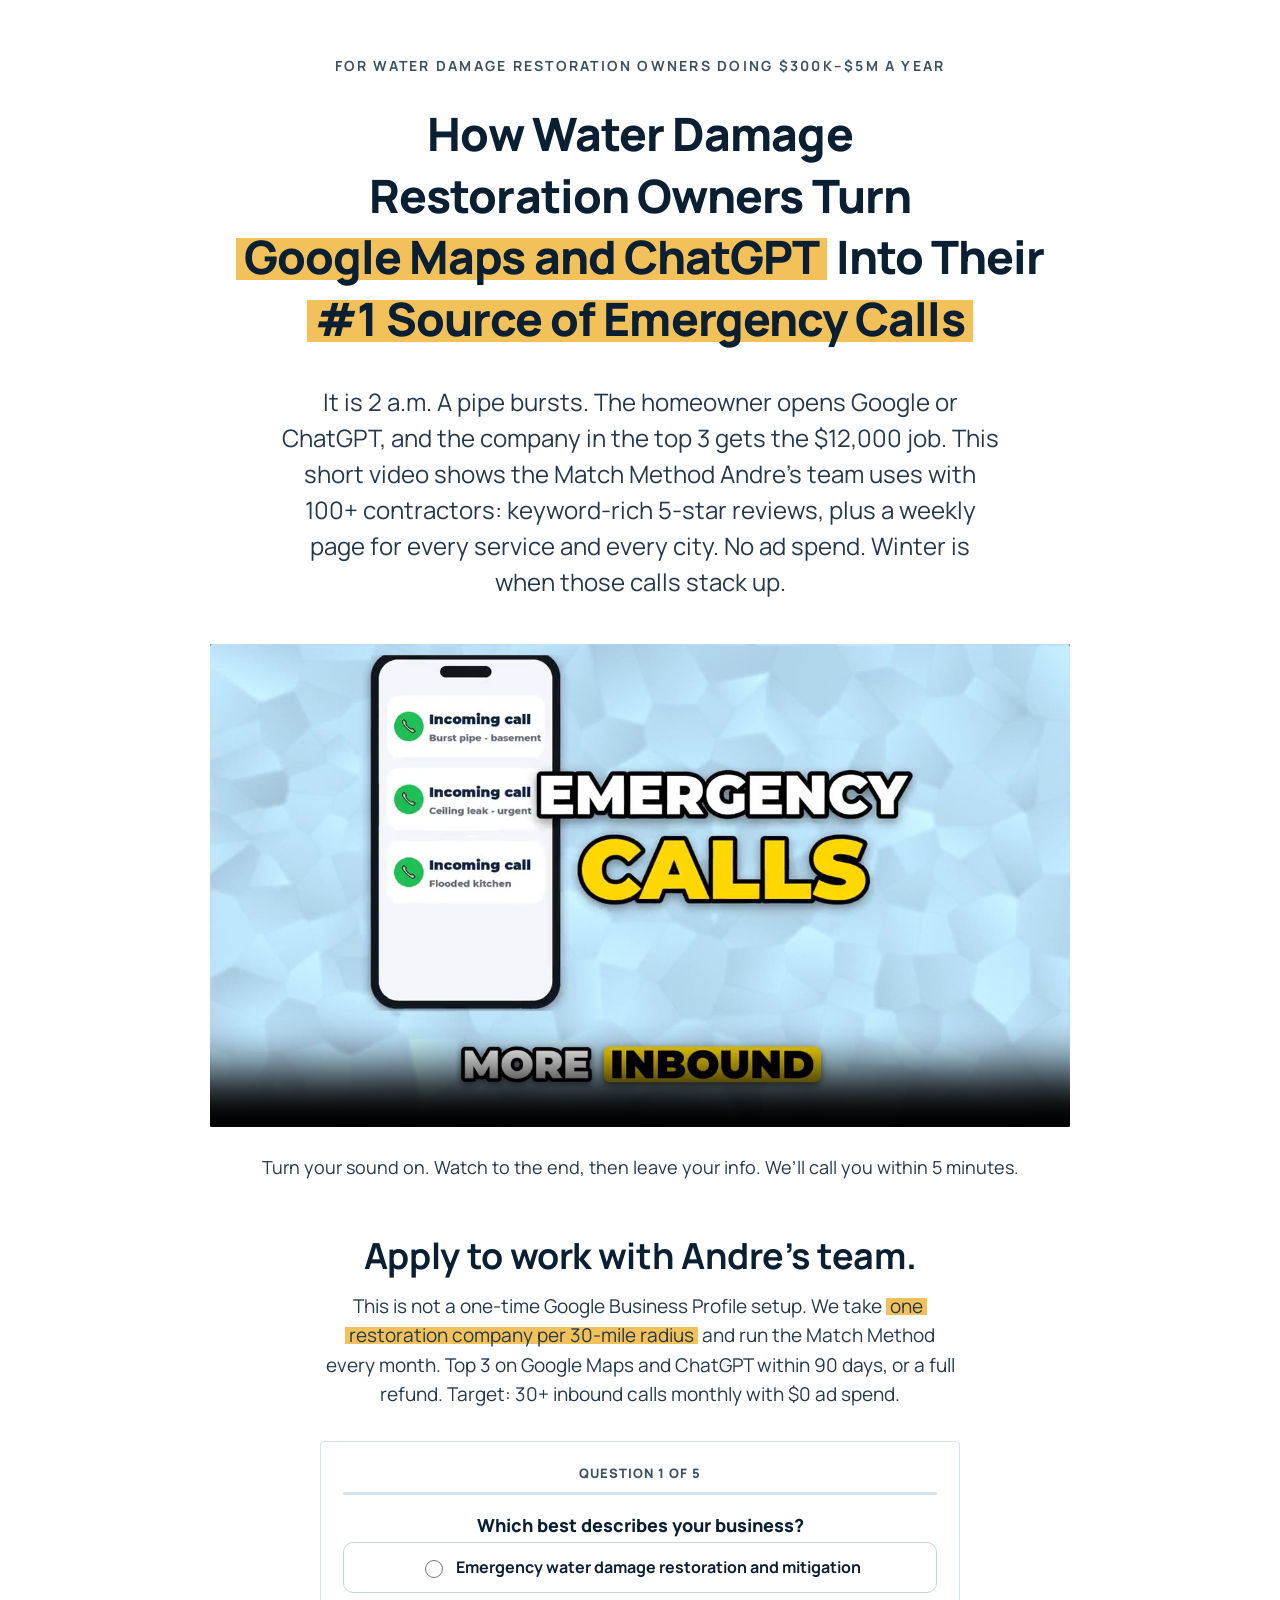
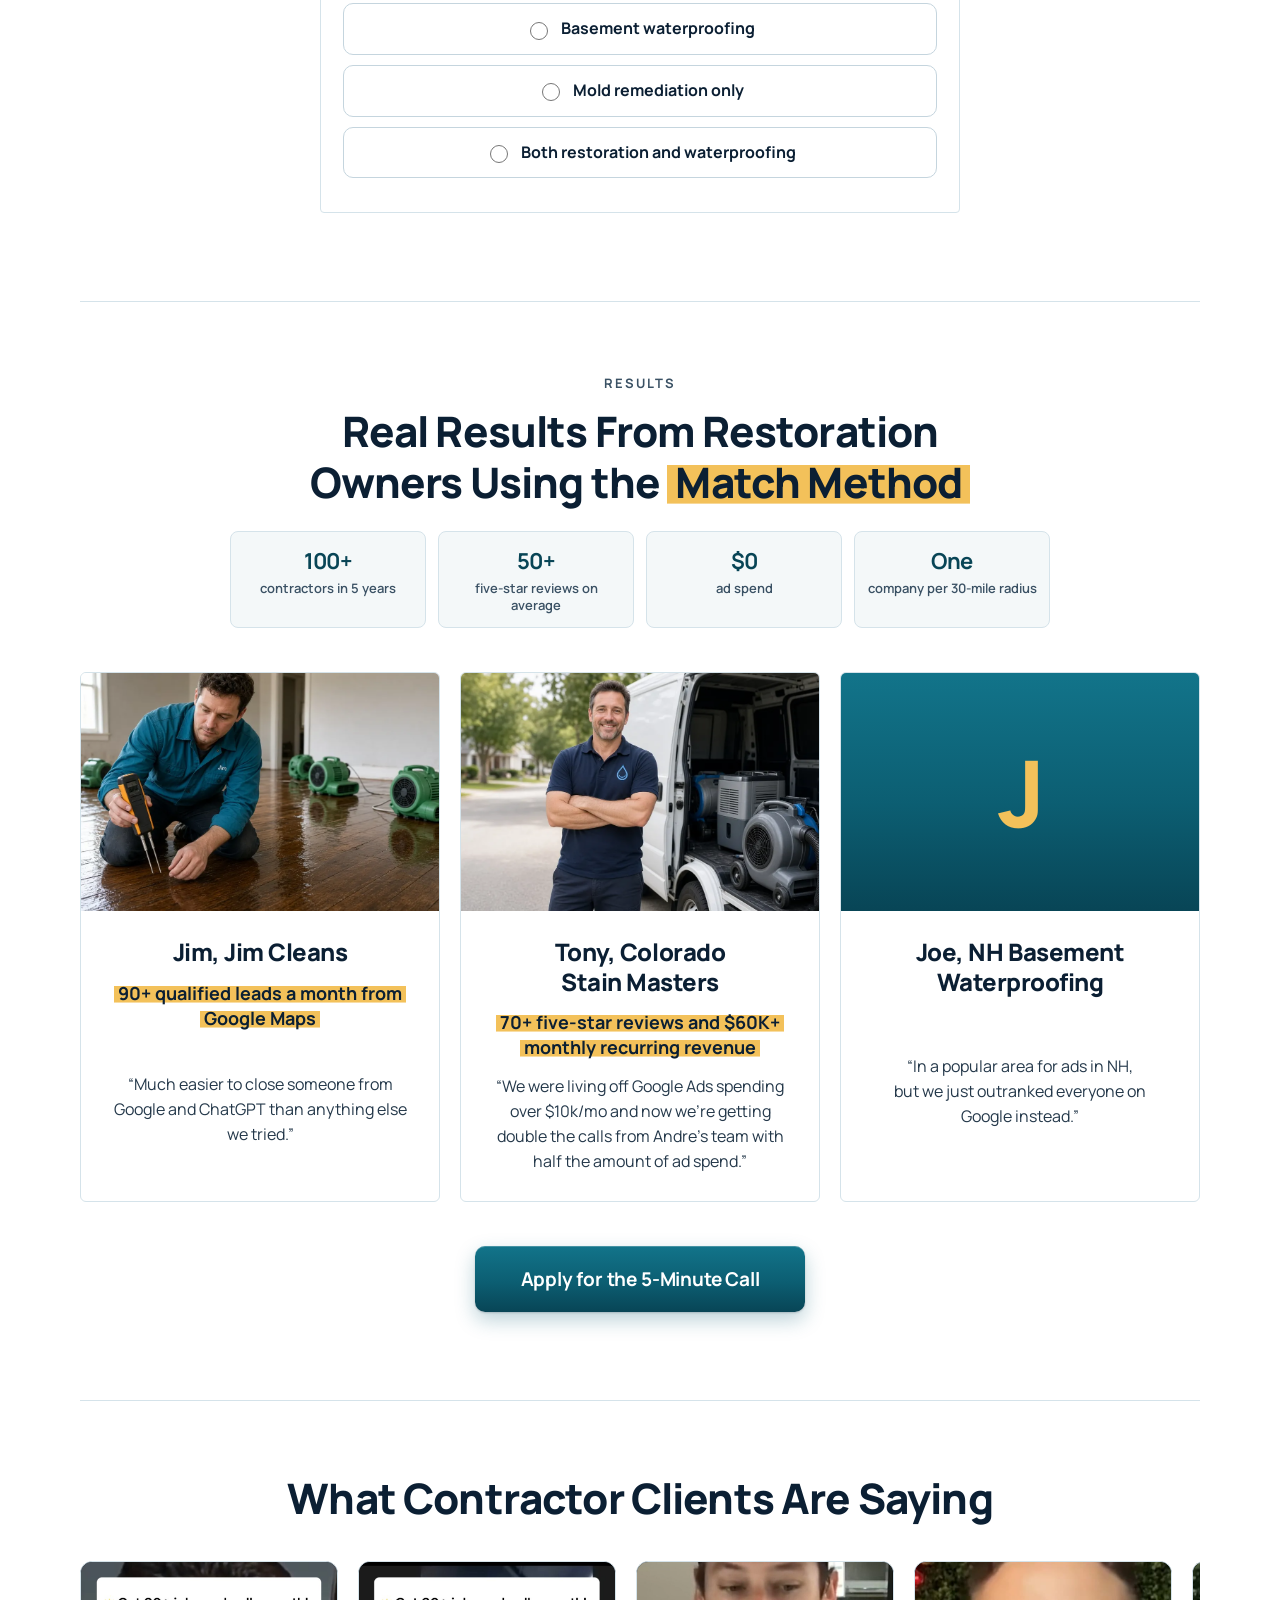
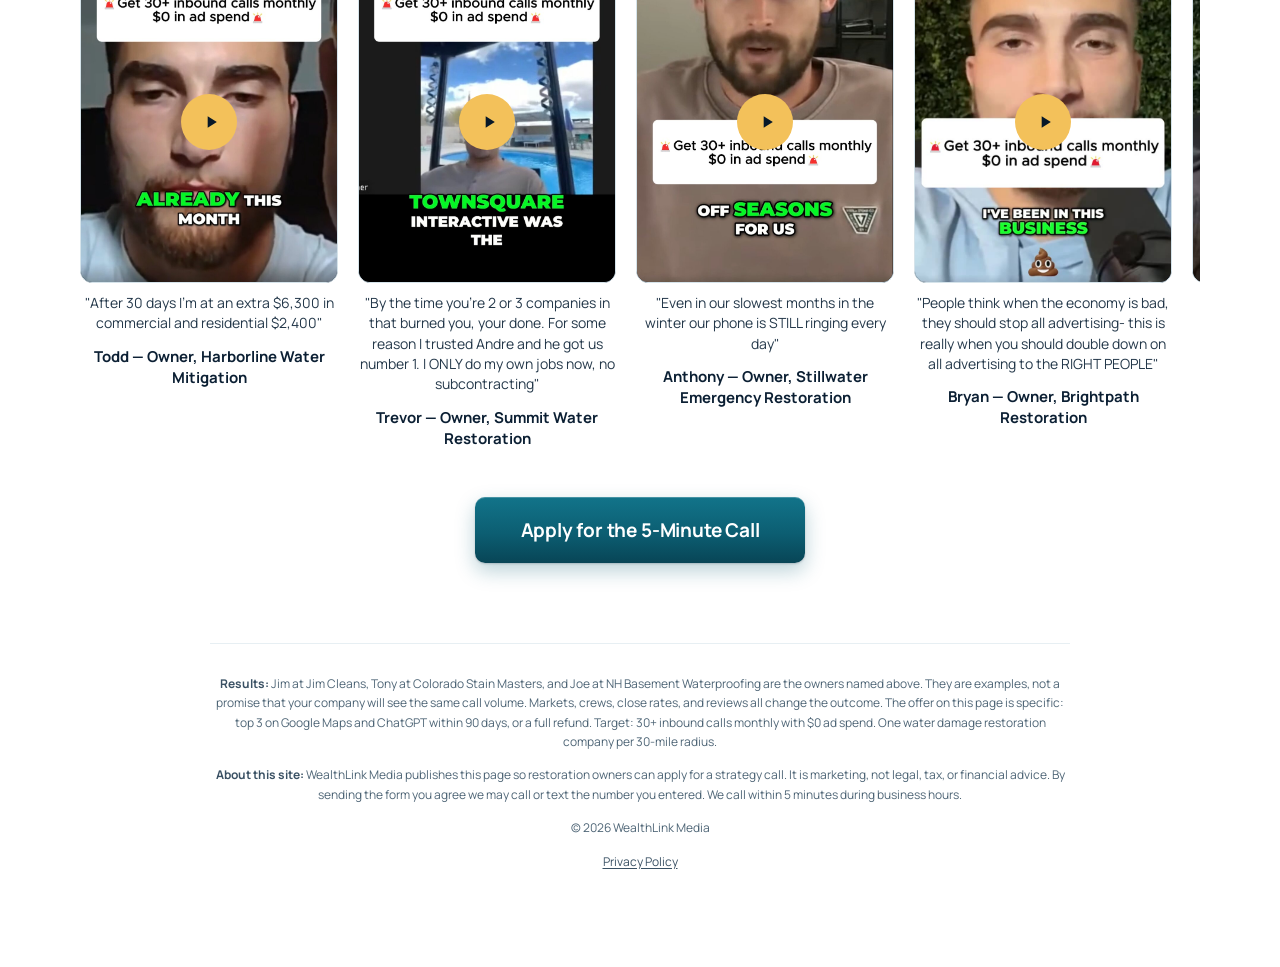
==== commit 5dbed502: "Keep the three named case studies and add their quotes. Remove the anonymous stories, the proof wall" ====
--- a/index.html
+++ b/index.html
@@ -34,7 +34,7 @@
 
     <div class="form-head">
       <h2>Apply to work with Andre&rsquo;s team.</h2>
-      <p>This is not a one-time Google Business Profile setup. We take <span class="hl hl-sm">one restoration company per 30-mile radius</span> and run the Match Method every month. Top 3 on Google Maps and ChatGPT within 90 days, or a full refund. The target is 30+ inbound emergency calls a month, with $0 in ad spend.</p>
+      <p>This is not a one-time Google Business Profile setup. We take <span class="hl hl-sm">one restoration company per 30-mile radius</span> and run the Match Method every month. Top 3 on Google Maps and ChatGPT within 90 days, or a full refund. Target: 30+ inbound calls monthly with $0 ad spend.</p>
     </div>
 
     <div id="book" class="form-shell">
@@ -138,11 +138,11 @@
 
     <div class="proof-grid">
       <article class="card">
-        <img class="card-photo" src="assets/proof/card-jim.webp" alt="Jim, a water restoration company owner">
+        <img class="card-photo" src="assets/proof/card-jim.webp" alt="Jim, Jim Cleans">
         <div class="card-body">
-          <h3>Jim, water restoration company owner</h3>
+          <h3>Jim, Jim Cleans</h3>
           <p class="metric"><span class="hl hl-sm">90+ qualified leads a month from Google Maps</span></p>
-          <p class="quote">&ldquo;Much easier to close someone from Google and ChatGPT than anything else we tried.&rdquo;</p>
+          <p class="quote"><span>&ldquo;Much easier to close someone from Google and ChatGPT than anything else we tried.&rdquo;</span></p>
         </div>
       </article>
 
@@ -151,6 +151,7 @@
         <div class="card-body">
           <h3>Tony, Colorado Stain Masters</h3>
           <p class="metric"><span class="hl hl-sm">70+ five-star reviews and $60K+ monthly recurring revenue</span></p>
+          <p class="quote"><span>&ldquo;We were living off Google Ads spending over $10k/mo and now we&rsquo;re getting double the calls from Andre&rsquo;s team with half the amount of ad spend.&rdquo;</span></p>
         </div>
       </article>
 
@@ -159,79 +160,7 @@
         <div class="initials-avatar" role="img" aria-label="Joe, NH Basement Waterproofing">J</div>
         <div class="card-body">
           <h3>Joe, NH Basement Waterproofing</h3>
-        </div>
-      </article>
-    </div>
-
-    <a class="cta" href="#book">Apply for the 5-Minute Call</a>
-
-    <div class="wall">
-      <article class="tile">
-        <div class="tile-shot">
-          <img src="assets/proof/leads.webp" alt="Google Maps profile with a 90-day lead trend">
-        </div>
-        <div class="tile-body">
-          <p class="tile-head">90+ qualified leads a month from Google Maps</p>
-          <p class="tile-sub">Jim, a water restoration company owner doing $500K–$4.3M</p>
-          <p class="tile-cap">Homeowners who already found the company on Google and ChatGPT were easier to close than any other lead source they had tried.</p>
-        </div>
-      </article>
-    </div>
-
-    <p class="anon-note">Some owners prefer to stay anonymous. The numbers are what they reported after Andre&rsquo;s team took the Google Maps work.</p>
-
-    <div class="proof-grid">
-      <article class="card">
-        <img class="card-photo" src="assets/proof/card-rank.webp" alt="Technician checking drying equipment in a hallway">
-        <div class="card-body">
-          <h3>A stain &amp; restoration company</h3>
-          <p class="metric"><span class="hl hl-sm">Double the calls, half the ad spend</span></p>
-          <p class="quote">&ldquo;We were living off Google Ads spending over $10k/mo and now we&rsquo;re getting double the calls from Andre&rsquo;s team with half the ad spend.&rdquo;</p>
-          <p class="attrib">Owner · $700K–$2M</p>
-        </div>
-      </article>
-
-      <article class="card">
-        <img class="card-photo" src="assets/proof/calls.webp" alt="Calls chart for an anonymous restoration owner">
-        <div class="card-body">
-          <h3>A water restoration company owner</h3>
-          <p class="metric"><span class="hl hl-sm">Outranked everyone on Google</span></p>
-          <p class="quote">&ldquo;In a popular area for ads but we just outranked everyone on Google instead.&rdquo;</p>
-          <p class="attrib">Owner · $500K–$4.3M</p>
-        </div>
-      </article>
-    </div>
-
-    <div class="wall">
-      <article class="tile">
-        <div class="tile-shot">
-          <img src="assets/proof/calls.webp" alt="Calls chart climbing to about 30 calls in 90 days">
-        </div>
-        <div class="tile-body">
-          <p class="tile-head">Double the emergency calls, half the ad spend</p>
-          <p class="tile-sub">A stain &amp; restoration company doing $700K–$2M</p>
-          <p class="tile-cap">They were spending over $10k a month on Google Ads. Andre&rsquo;s team cut that spend in half, and the phone got busier.</p>
-        </div>
-      </article>
-
-      <article class="tile">
-        <div class="tile-shot">
-          <img src="assets/proof/coverage.webp" alt="Map pack showing the top three local results">
-        </div>
-        <div class="tile-body">
-          <p class="tile-head">Outranked the advertisers in a crowded market</p>
-          <p class="tile-sub">A water restoration company owner doing $500K–$4.3M</p>
-          <p class="tile-cap">The area was popular for ads. They stopped trying to outspend the pack and outranked everyone on Google instead.</p>
-        </div>
-      </article>
-
-      <article class="tile">
-        <div class="tile-shot">
-          <img src="assets/proof/guarantee.webp" alt="Top 3 in 90 days or a full refund">
-        </div>
-        <div class="tile-body">
-          <p class="tile-head">Top 3 on Google Maps and ChatGPT within 90 days, or a full refund.</p>
-          <p class="tile-cap">Target: 30+ inbound calls monthly with $0 ad spend.</p>
+          <p class="quote"><span>&ldquo;In a popular area for ads in NH, but we just outranked everyone on Google instead.&rdquo;</span></p>
         </div>
       </article>
     </div>
@@ -246,7 +175,7 @@
   </section>
 
   <footer class="legal">
-    <p><strong>Results:</strong> Jim, Tony at Colorado Stain Masters, and Joe at NH Basement Waterproofing are named above. The other written stories leave the company name off. They are examples, not a promise that your company will see the same call volume. Markets, crews, close rates, and reviews all change the outcome. The offer on this page is specific: 30+ inbound emergency calls a month within 90 days, with $0 in ad spend, and top 3 on Google Maps and ChatGPT or a full refund, for the one water damage restoration company we accept inside a 30-mile radius.</p>
+    <p><strong>Results:</strong> Jim at Jim Cleans, Tony at Colorado Stain Masters, and Joe at NH Basement Waterproofing are the owners named above. They are examples, not a promise that your company will see the same call volume. Markets, crews, close rates, and reviews all change the outcome. The offer on this page is specific: top 3 on Google Maps and ChatGPT within 90 days, or a full refund. Target: 30+ inbound calls monthly with $0 ad spend. One water damage restoration company per 30-mile radius.</p>
     <p><strong>About this site:</strong> WealthLink Media publishes this page so restoration owners can apply for a strategy call. It is marketing, not legal, tax, or financial advice. By sending the form you agree we may call or text the number you entered. We call within 5 minutes during business hours.</p>
     <p>© 2026 WealthLink Media</p>
     <p class="legal-links">
--- a/css/style.css
+++ b/css/style.css
@@ -1,6 +1,6 @@
 /* WealthLink Media — water damage restoration funnel.
    Layout rhythm follows a single-column VSL page: hero, proof cards,
-   screenshot wall, portrait video rail, legal footer.
+   portrait video rail, legal footer.
    Palette is deep navy and teal with an amber accent. No red. */
 
 @font-face {
@@ -256,13 +256,6 @@
   text-align: center;
   text-wrap: balance;
 }
-.proof-head p {
-  margin: 0;
-  font-size: 17px;
-  line-height: 1.5;
-  color: var(--muted);
-  text-align: center;
-}
 
 .stats {
   list-style: none;
@@ -336,130 +329,27 @@
 }
 .quote {
   margin: 0;
+  width: 100%;
+  flex: 1;
+  display: flex;
+  align-items: center;
+  justify-content: center;
   font-size: 16px;
   line-height: 1.55;
   color: var(--body);
   text-wrap: pretty;
 }
-.attrib {
-  margin: auto 0 0;
-  padding-top: 6px;
-  font-size: 13px;
-  font-weight: 600;
-  color: var(--muted);
-}
-
-.wall {
-  width: 100%;
-  display: grid;
-  grid-template-columns: repeat(2, 1fr);
-  gap: 24px;
-}
-.tile {
-  display: flex;
-  flex-direction: column;
-  border: 1px solid var(--line);
-  border-radius: 8px;
-  overflow: hidden;
-  background: #fff;
-}
-.tile-shot {
+.quote span {
   display: block;
-  height: 360px;
-  padding: 0;
-  background: var(--navy);
-  overflow: hidden;
-  border-bottom: 1px solid var(--line);
-}
-.tile-shot img,
+  width: 100%;
+}
 .card-photo {
   display: block;
   width: 100%;
-  height: 100%;
+  height: auto;
+  aspect-ratio: 3 / 2;
   object-fit: cover;
   object-position: center;
-}
-.card-photo {
-  aspect-ratio: 3 / 2;
-  height: auto;
-}
-.tile-body {
-  flex: 1;
-  padding: 20px 22px 22px;
-  display: flex;
-  flex-direction: column;
-  align-items: center;
-  gap: 6px;
-  text-align: center;
-}
-.tile-head {
-  margin: 0;
-  font-size: 20px;
-  line-height: 1.28;
-  font-weight: 800;
-  letter-spacing: -0.015em;
-  color: var(--ink);
-  text-wrap: pretty;
-}
-.tile-sub {
-  margin: 0;
-  font-size: 14px;
-  line-height: 1.45;
-  color: var(--muted);
-  text-wrap: pretty;
-}
-.tile-cap {
-  margin: 8px 0 0;
-  font-size: 15px;
-  line-height: 1.5;
-  color: var(--body);
-  text-wrap: pretty;
-}
-
-.media-slot {
-  display: flex;
-  width: 100%;
-  height: 100%;
-  min-height: 160px;
-  flex-direction: column;
-  align-items: center;
-  justify-content: center;
-  gap: 8px;
-  text-align: center;
-  padding: 18px 16px;
-  color: var(--ink);
-  background:
-    repeating-linear-gradient(-45deg, #E5F2F5 0 14px, #F7FBFC 14px 28px);
-  border: 2px dashed var(--teal);
-}
-.card > .media-slot {
-  aspect-ratio: 3 / 2;
-  border-left: 0;
-  border-right: 0;
-  border-top: 0;
-  border-radius: 0;
-}
-.media-slot-kicker {
-  display: inline-block;
-  background: var(--navy);
-  color: #fff;
-  font-size: 11px;
-  font-weight: 800;
-  letter-spacing: 0.12em;
-  text-transform: uppercase;
-  padding: 5px 10px;
-  border-radius: 999px;
-}
-.media-slot strong {
-  font-size: 18px;
-  letter-spacing: 0.04em;
-  text-transform: uppercase;
-}
-.media-slot span:last-child {
-  font-size: 13px;
-  line-height: 1.45;
-  color: var(--muted);
-  max-width: 28em;
 }
 
 [hidden] { display: none !important; }
@@ -743,14 +633,6 @@
   cursor: pointer;
 }
 .form-back[hidden] { display: none !important; }
-.anon-note {
-  margin: 0;
-  max-width: 40em;
-  text-align: center;
-  font-size: 17px;
-  line-height: 1.5;
-  color: var(--muted);
-}
 .initials-avatar {
   display: flex;
   align-items: center;
@@ -763,11 +645,6 @@
   letter-spacing: -0.04em;
   line-height: 1;
 }
-.wall:has(> :only-child) {
-  grid-template-columns: 1fr;
-  max-width: 540px;
-}
-
 .autocomplete-wrapper { position: relative; }
 .ac-suggestions {
   position: absolute;
@@ -1061,7 +938,6 @@
 .back-link a:hover { text-decoration: underline; }
 
 @media (max-width: 1000px) {
-  .proof-grid { grid-template-columns: repeat(2, 1fr); }
   .stats { grid-template-columns: repeat(2, 1fr); }
 }
 
@@ -1078,10 +954,7 @@
   .proof-head h2,
   .videos h2,
   .subpage h1 { font-size: 30px; }
-  .proof-grid { grid-template-columns: 1fr; }
-  .wall { grid-template-columns: 1fr; gap: 18px; }
-  .tile-shot { height: 240px; }
-  .tile-head { font-size: 18px; }
+  .proof-grid { grid-template-columns: 1fr; max-width: 420px; }
   .legal { margin-top: 56px; padding-top: 26px; }
   .videos { margin-top: 64px; padding-top: 52px; gap: 26px; }
   .vid { flex: 0 0 min(258px, 66vw); }
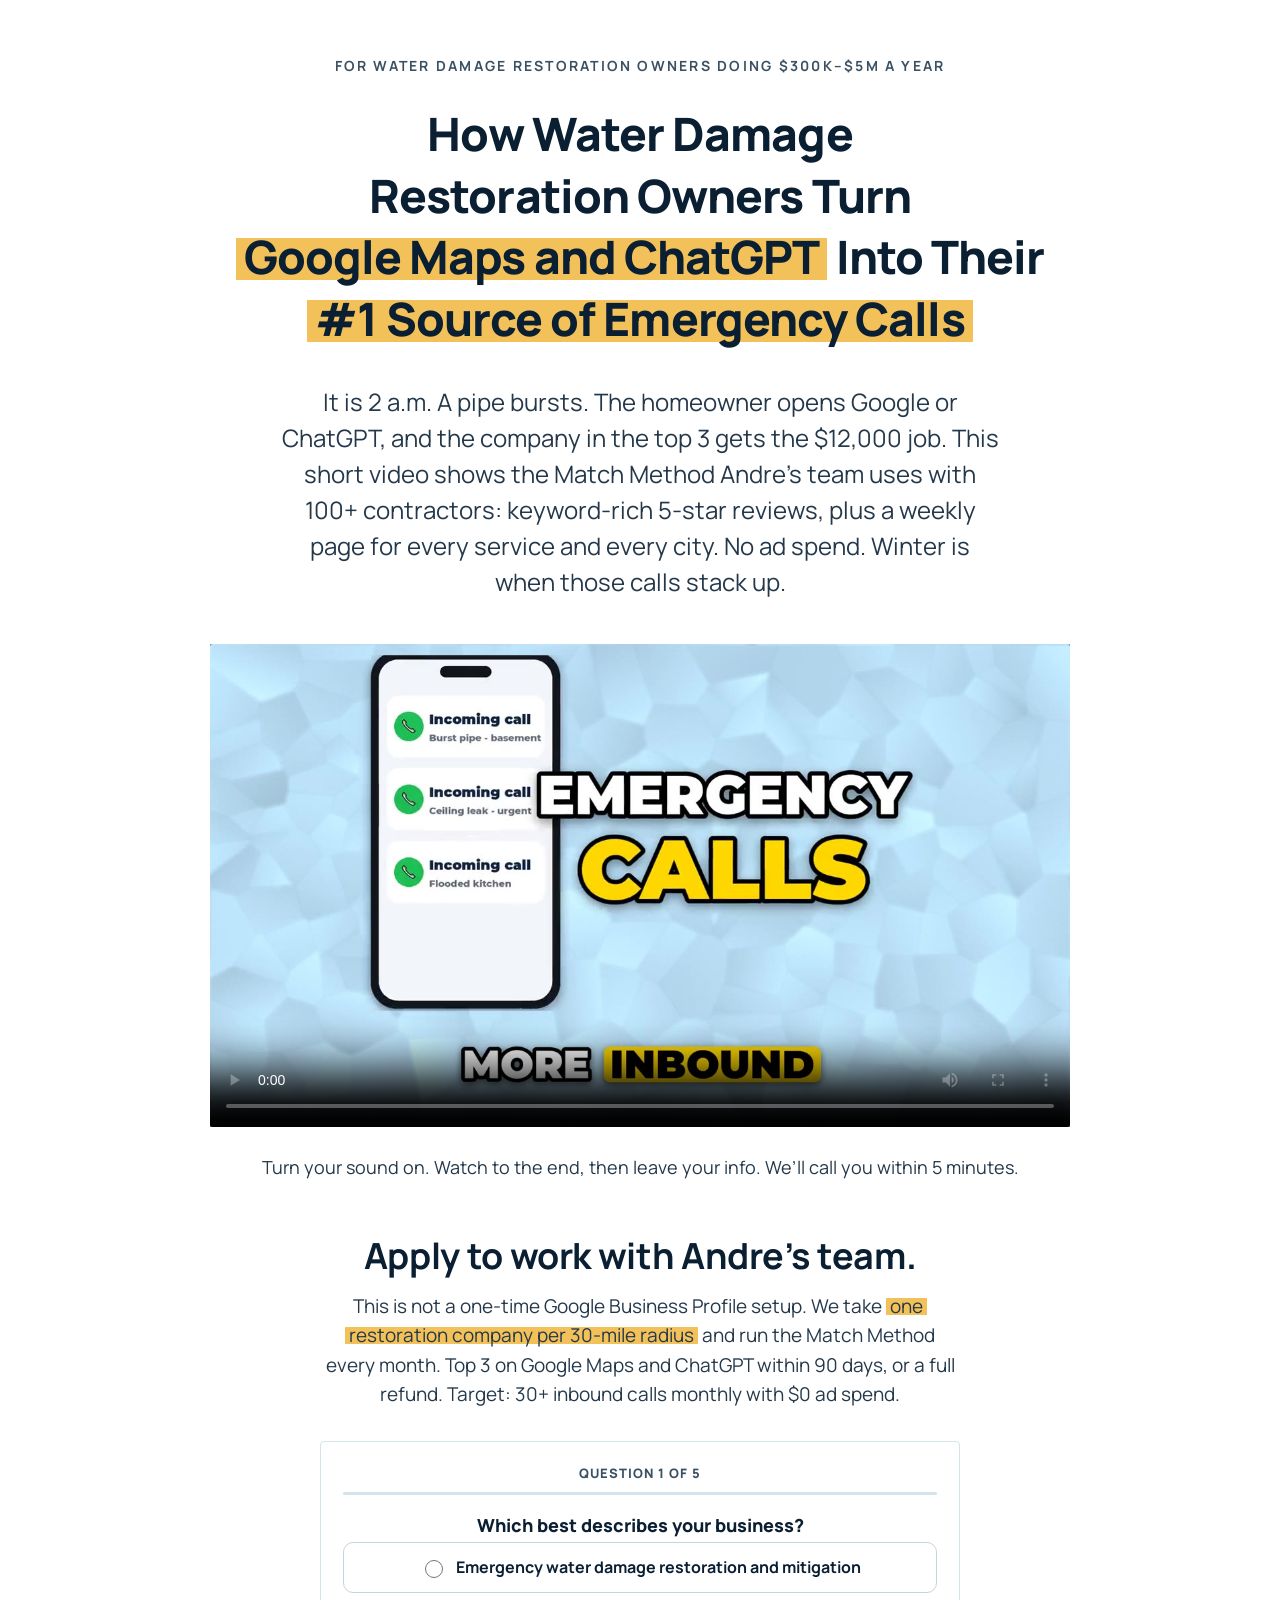
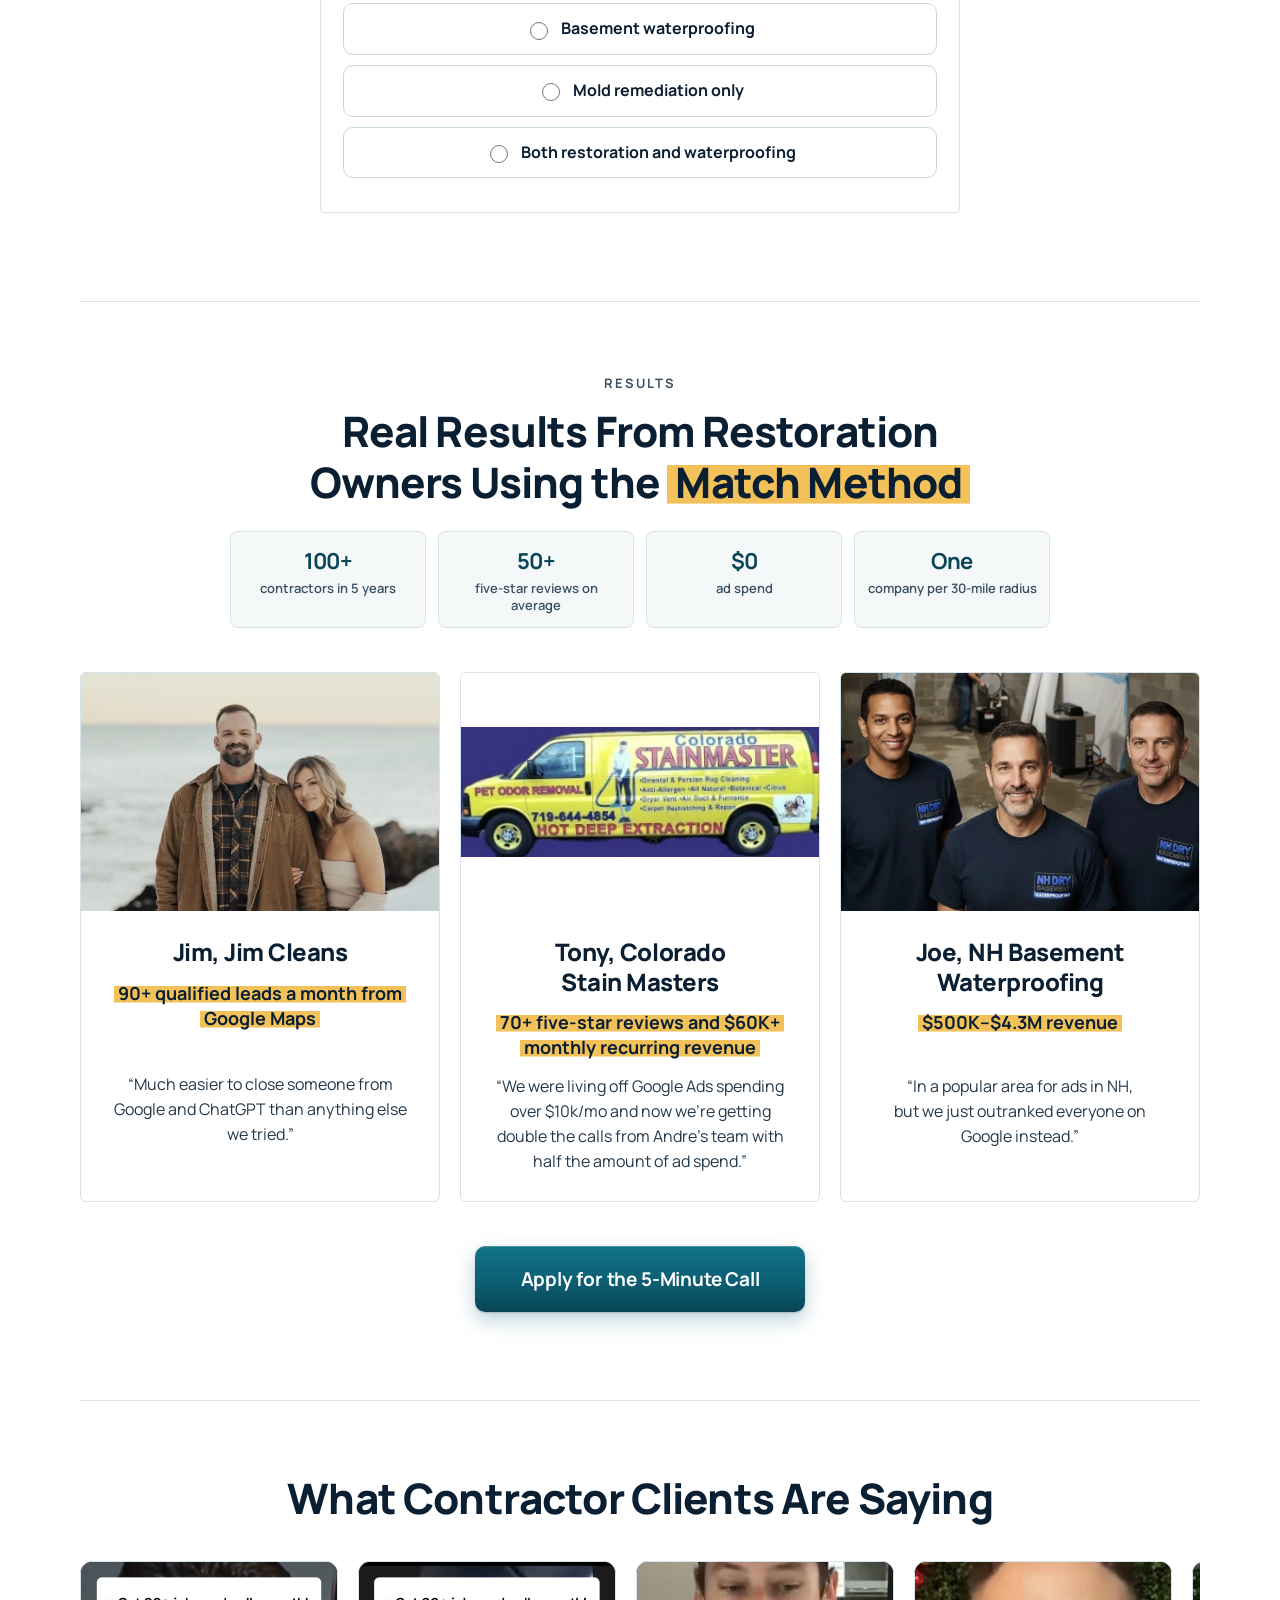
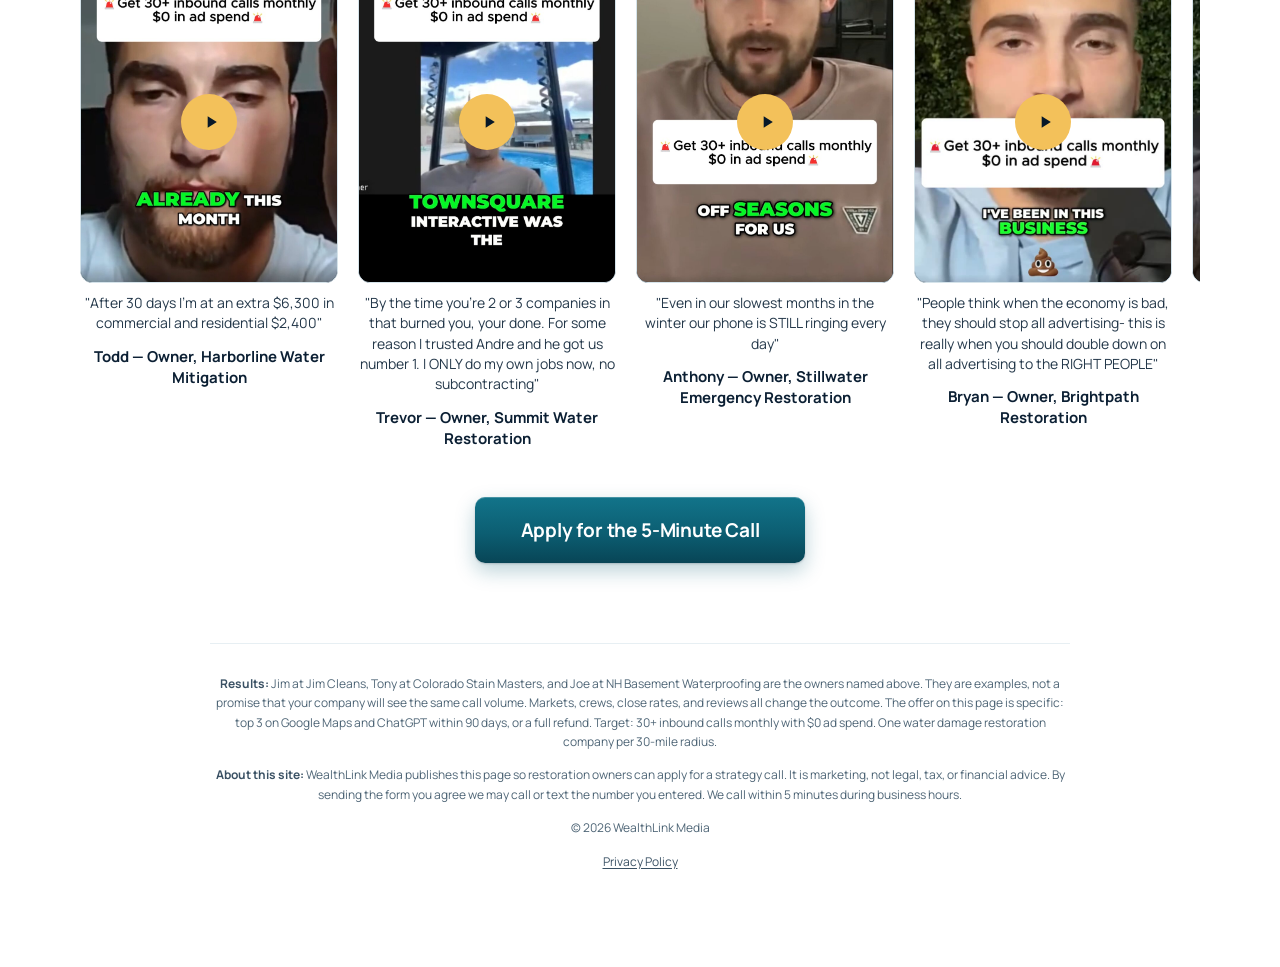
==== commit 4e6d0b08: "Use the real owner photos on the three case-study cards. Replace the generated Jim and Tony images a" ====
--- a/index.html
+++ b/index.html
@@ -138,7 +138,9 @@
 
     <div class="proof-grid">
       <article class="card">
-        <img class="card-photo" src="assets/proof/card-jim.webp" alt="Jim, Jim Cleans">
+        <div class="card-media">
+          <img class="card-photo" src="assets/proof/jim-cleans.webp" alt="Jim of Jim Cleans with his wife">
+        </div>
         <div class="card-body">
           <h3>Jim, Jim Cleans</h3>
           <p class="metric"><span class="hl hl-sm">90+ qualified leads a month from Google Maps</span></p>
@@ -147,7 +149,9 @@
       </article>
 
       <article class="card">
-        <img class="card-photo" src="assets/proof/card-ads.webp" alt="Crew drying a flooded room for Colorado Stain Masters">
+        <div class="card-media">
+          <img class="card-photo card-photo-logo" src="assets/proof/tony-colorado-stainmasters.webp" alt="Colorado Stain Masters van and company logo">
+        </div>
         <div class="card-body">
           <h3>Tony, Colorado Stain Masters</h3>
           <p class="metric"><span class="hl hl-sm">70+ five-star reviews and $60K+ monthly recurring revenue</span></p>
@@ -156,10 +160,12 @@
       </article>
 
       <article class="card">
-        <!-- Real photo or company logo replaces this avatar: assets/img/joe-nh-basement.webp -->
-        <div class="initials-avatar" role="img" aria-label="Joe, NH Basement Waterproofing">J</div>
+        <div class="card-media">
+          <img class="card-photo" src="assets/proof/joe-nh-basement.webp" alt="Joe and the NH Basement Waterproofing team">
+        </div>
         <div class="card-body">
           <h3>Joe, NH Basement Waterproofing</h3>
+          <p class="metric"><span class="hl hl-sm">$500K–$4.3M revenue</span></p>
           <p class="quote"><span>&ldquo;In a popular area for ads in NH, but we just outranked everyone on Google instead.&rdquo;</span></p>
         </div>
       </article>
--- a/css/style.css
+++ b/css/style.css
@@ -343,13 +343,26 @@
   display: block;
   width: 100%;
 }
+.card-media {
+  width: 100%;
+  aspect-ratio: 3 / 2;
+  background: #fff;
+  display: flex;
+  align-items: center;
+  justify-content: center;
+  overflow: hidden;
+}
 .card-photo {
   display: block;
   width: 100%;
-  height: auto;
-  aspect-ratio: 3 / 2;
+  height: 100%;
   object-fit: cover;
   object-position: center;
+}
+.card-photo-logo {
+  object-fit: contain;
+  object-position: center;
+  background: #fff;
 }
 
 [hidden] { display: none !important; }
@@ -633,18 +646,6 @@
   cursor: pointer;
 }
 .form-back[hidden] { display: none !important; }
-.initials-avatar {
-  display: flex;
-  align-items: center;
-  justify-content: center;
-  aspect-ratio: 3 / 2;
-  background: linear-gradient(180deg, #12748A 0%, #0C5E72 55%, #084556 100%);
-  color: #F3C15A;
-  font-size: 92px;
-  font-weight: 800;
-  letter-spacing: -0.04em;
-  line-height: 1;
-}
 .autocomplete-wrapper { position: relative; }
 .ac-suggestions {
   position: absolute;
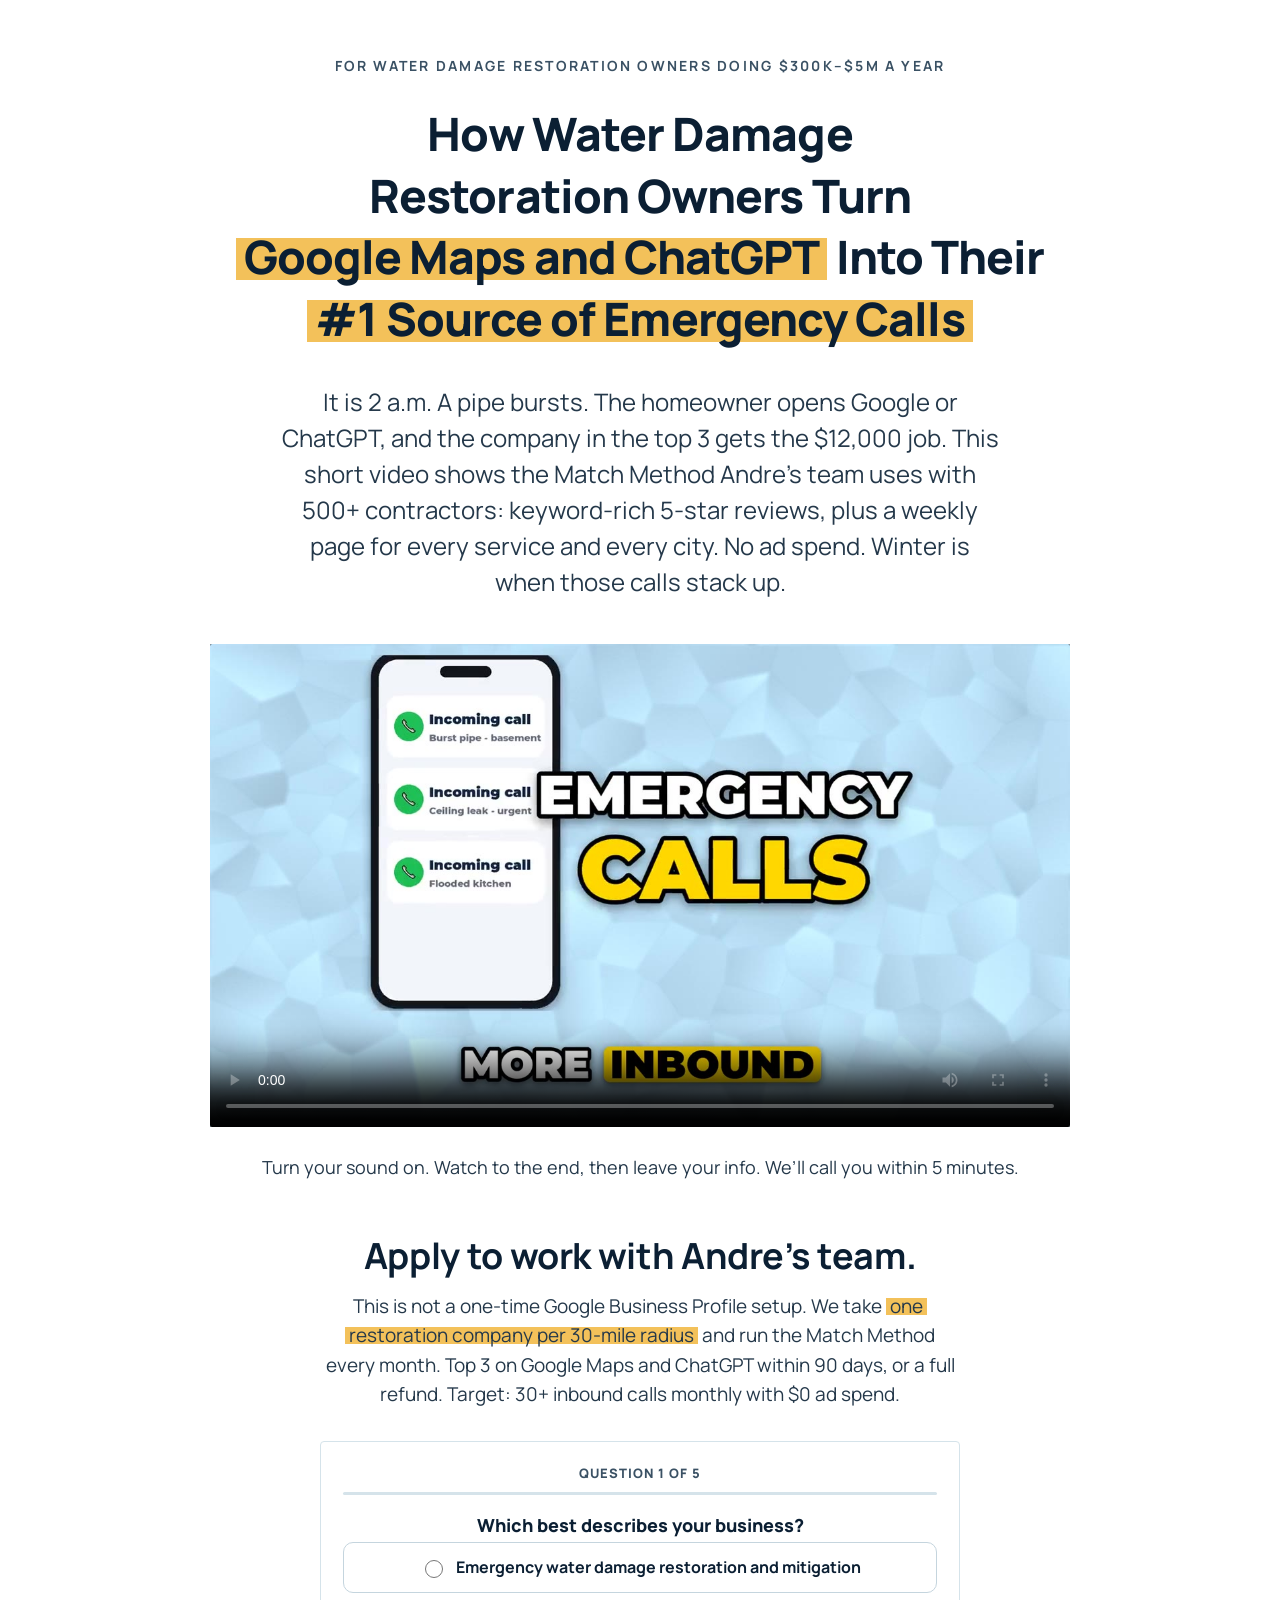
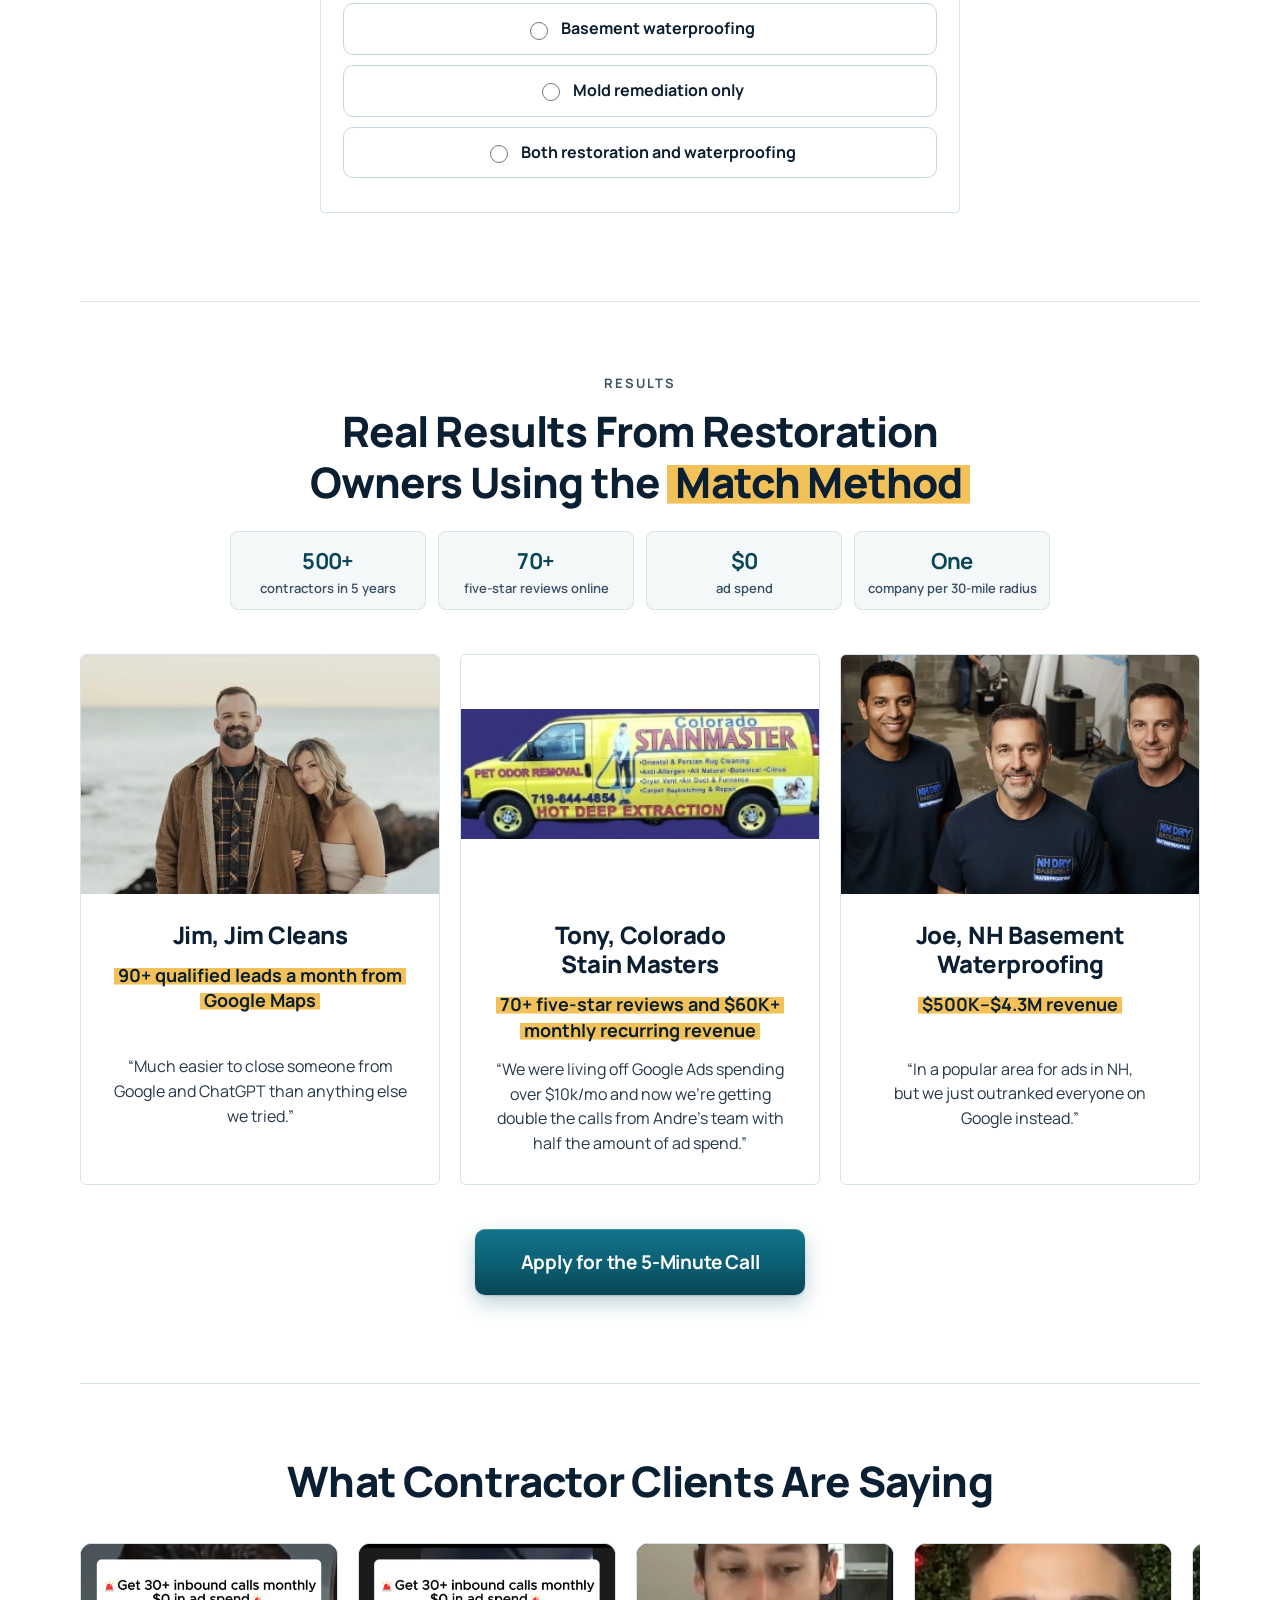
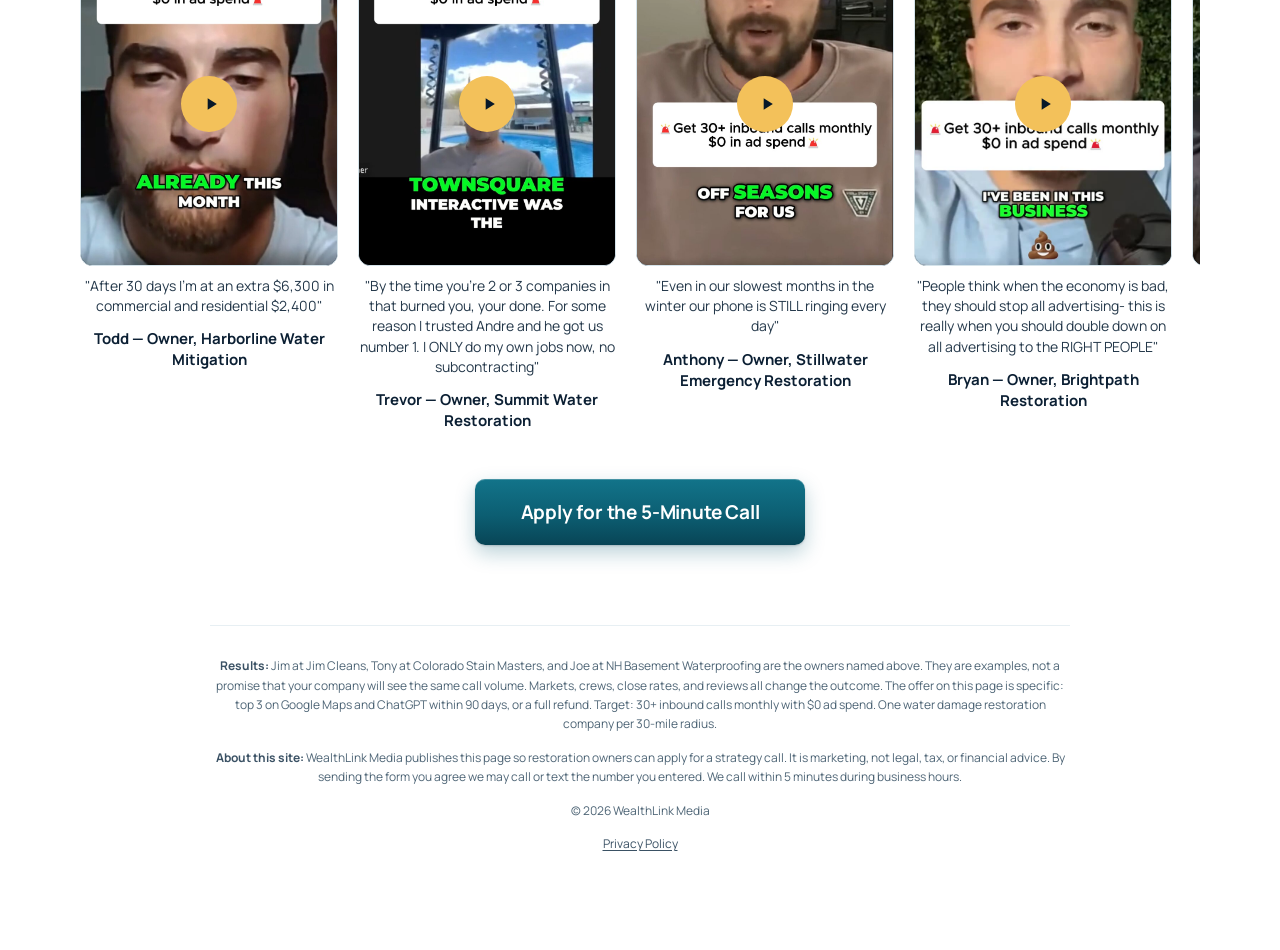
==== commit 764000db: "Update the contractor count and the review stat. The stats bar now says 500+ contractors in 5 years " ====
--- a/index.html
+++ b/index.html
@@ -22,7 +22,7 @@
 
     <h1>How Water Damage Restoration Owners Turn<br><span class="hl">Google Maps and ChatGPT</span> Into Their<br><span class="hl">#1 Source of Emergency Calls</span></h1>
 
-    <p class="hero-sub">It is 2 a.m. A pipe bursts. The homeowner opens Google or ChatGPT, and the company in the top 3 gets the $12,000 job. This short video shows the Match Method Andre&rsquo;s team uses with 100+ contractors: keyword-rich 5-star reviews, plus a weekly page for every service and every city. No ad spend. Winter is when those calls stack up.</p>
+    <p class="hero-sub">It is 2 a.m. A pipe bursts. The homeowner opens Google or ChatGPT, and the company in the top 3 gets the $12,000 job. This short video shows the Match Method Andre&rsquo;s team uses with 500+ contractors: keyword-rich 5-star reviews, plus a weekly page for every service and every city. No ad spend. Winter is when those calls stack up.</p>
 
     <div class="vsl">
       <video id="hero-vsl" controls playsinline webkit-playsinline preload="metadata" poster="assets/video/vsl-poster.jpg" width="1280" height="720" aria-label="Two minute video: how restoration companies get emergency calls from Google Maps and ChatGPT">
@@ -129,8 +129,8 @@
       <p class="eyebrow">Results</p>
       <h2 id="proof-title">Real Results From Restoration Owners Using the <span class="hl">Match Method</span></h2>
       <ul class="stats">
-        <li><strong>100+</strong><span>contractors in 5 years</span></li>
-        <li><strong>50+</strong><span>five-star reviews on average</span></li>
+        <li><strong>500+</strong><span>contractors in 5 years</span></li>
+        <li><strong>70+</strong><span>five-star reviews online</span></li>
         <li><strong>$0</strong><span>ad spend</span></li>
         <li><strong>One</strong><span>company per 30-mile radius</span></li>
       </ul>
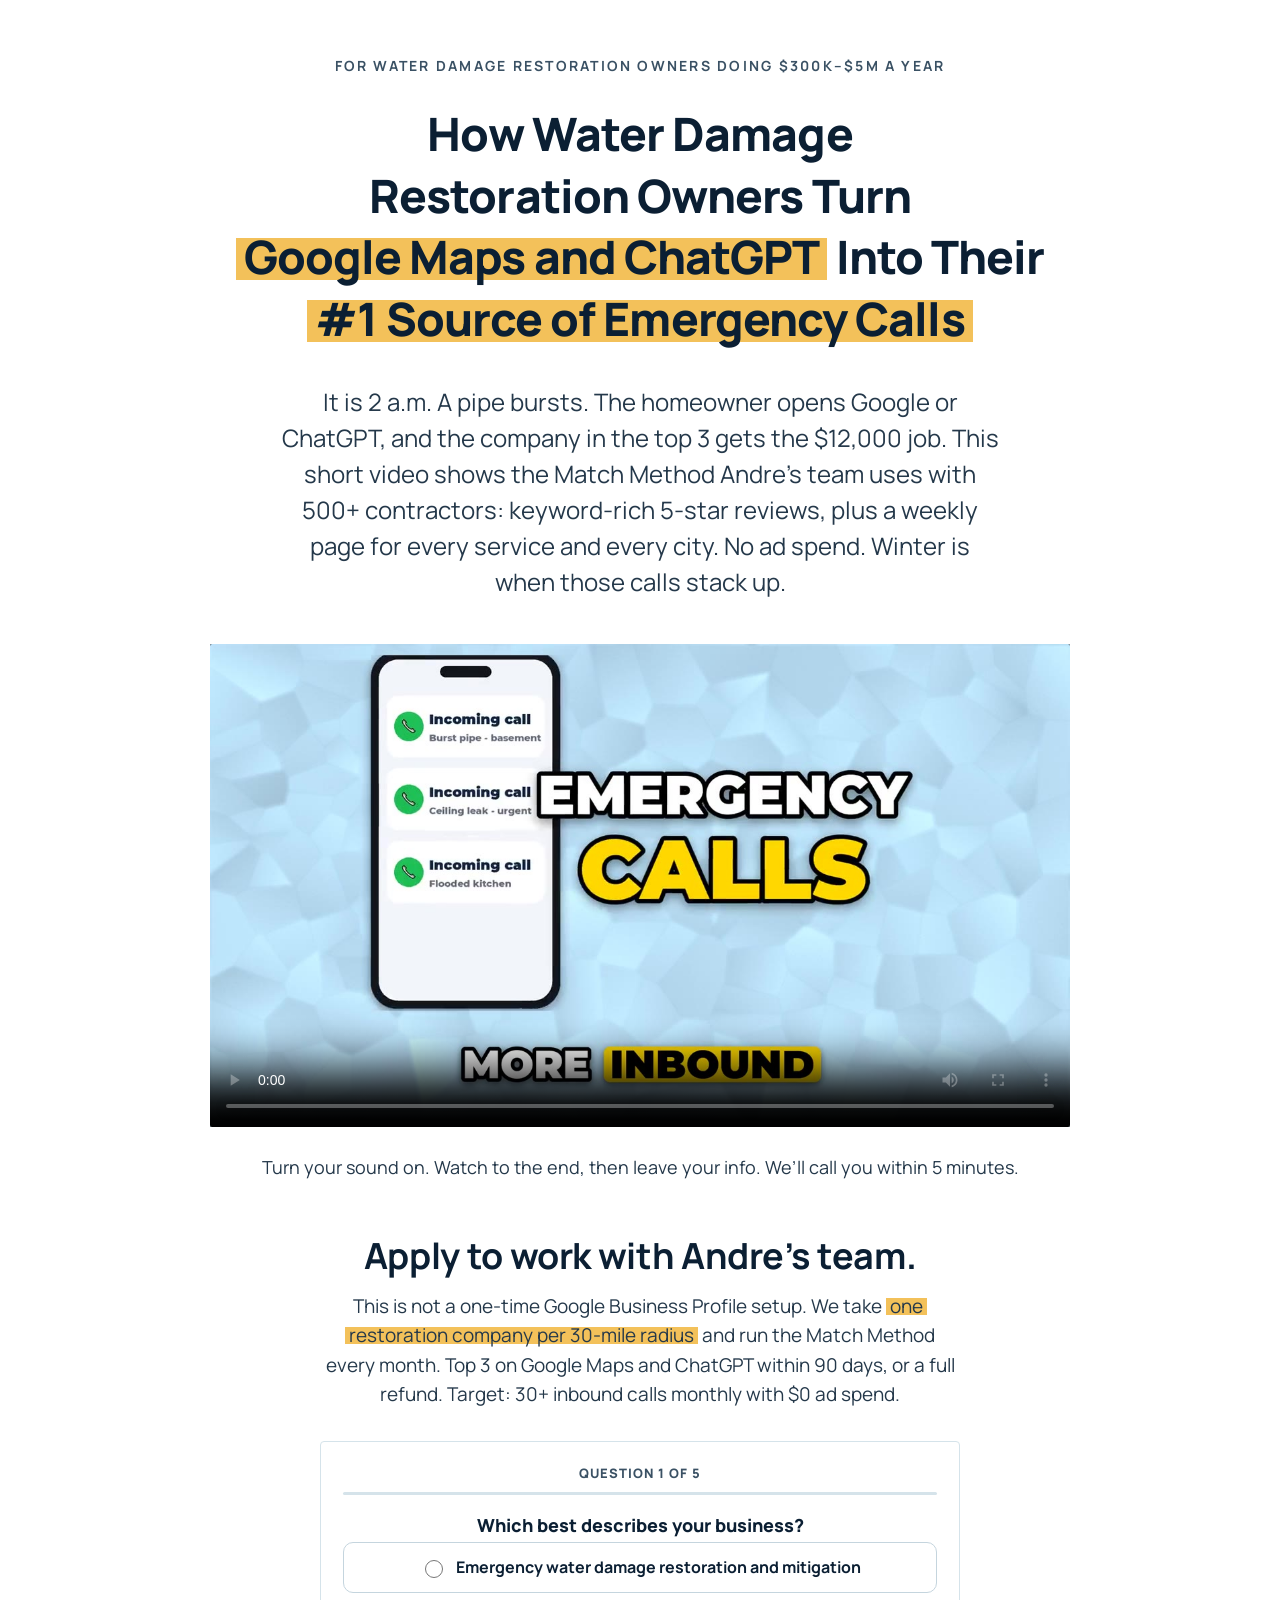
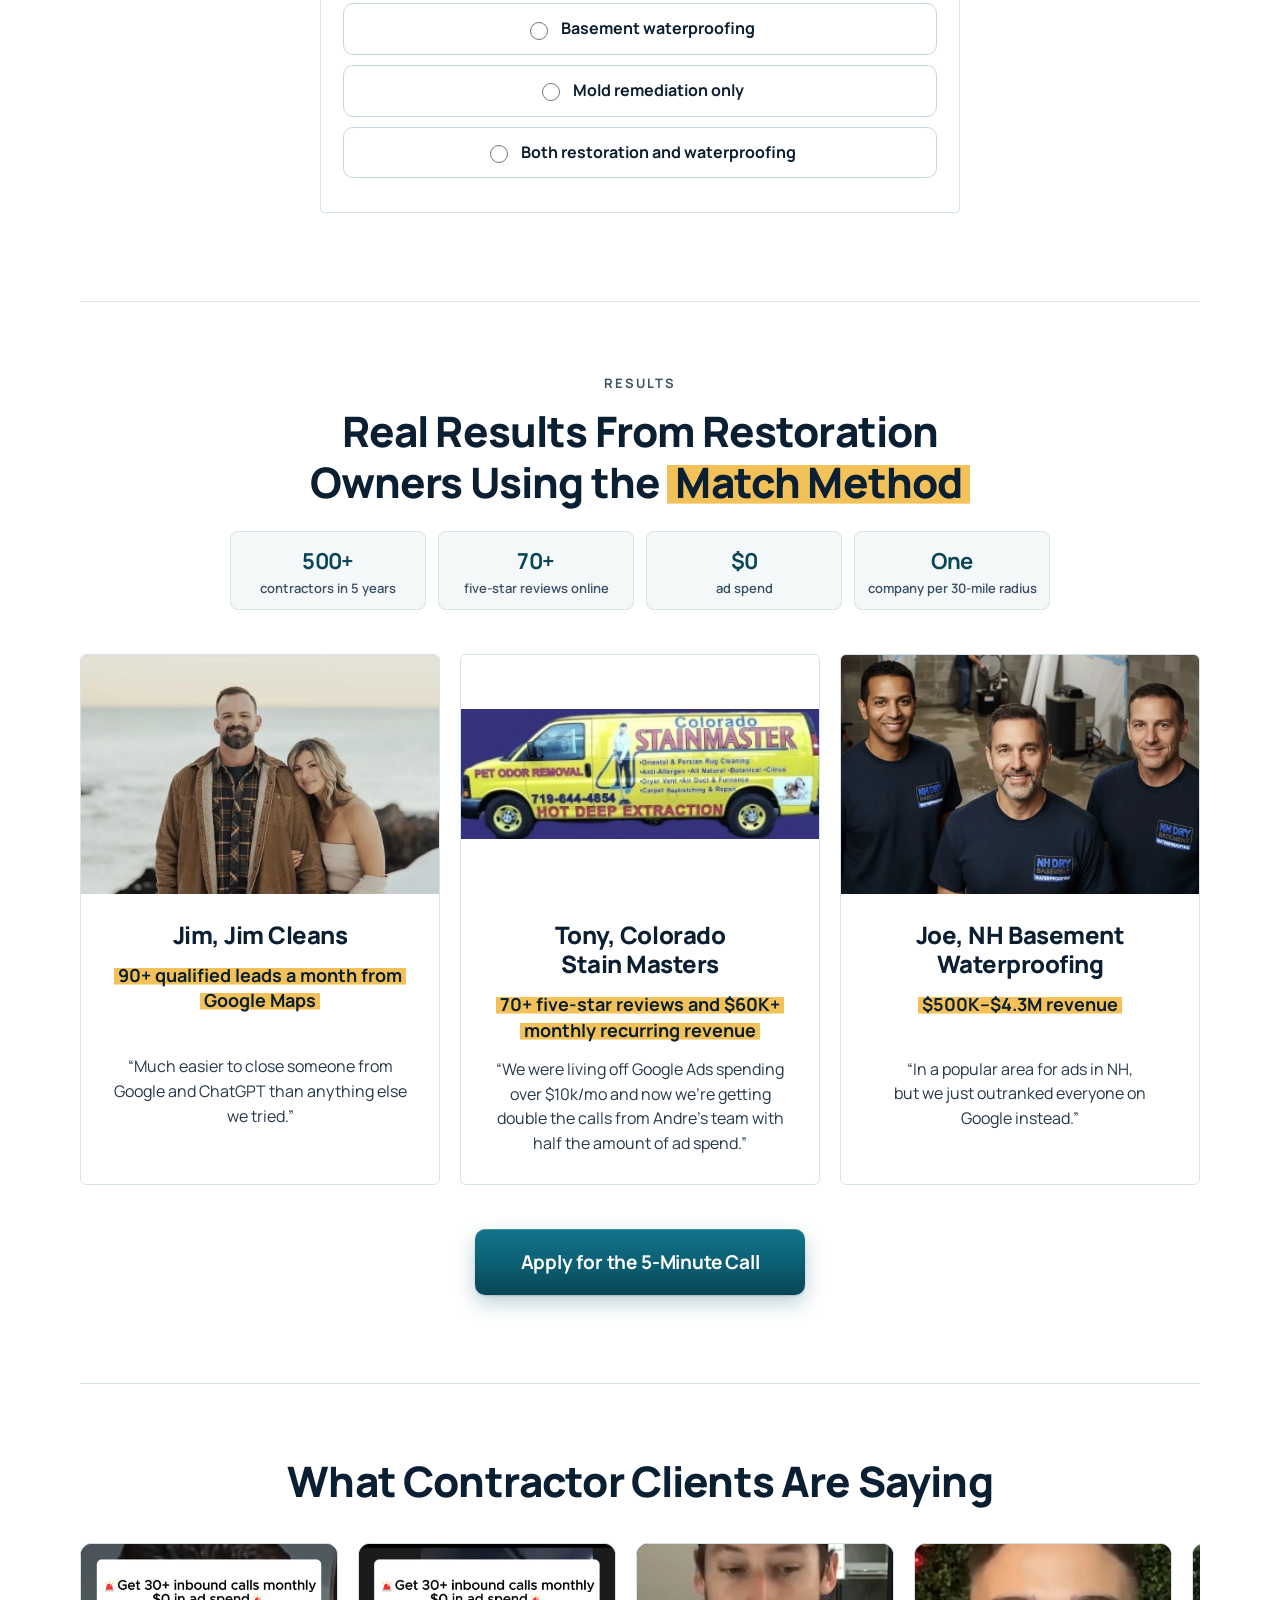
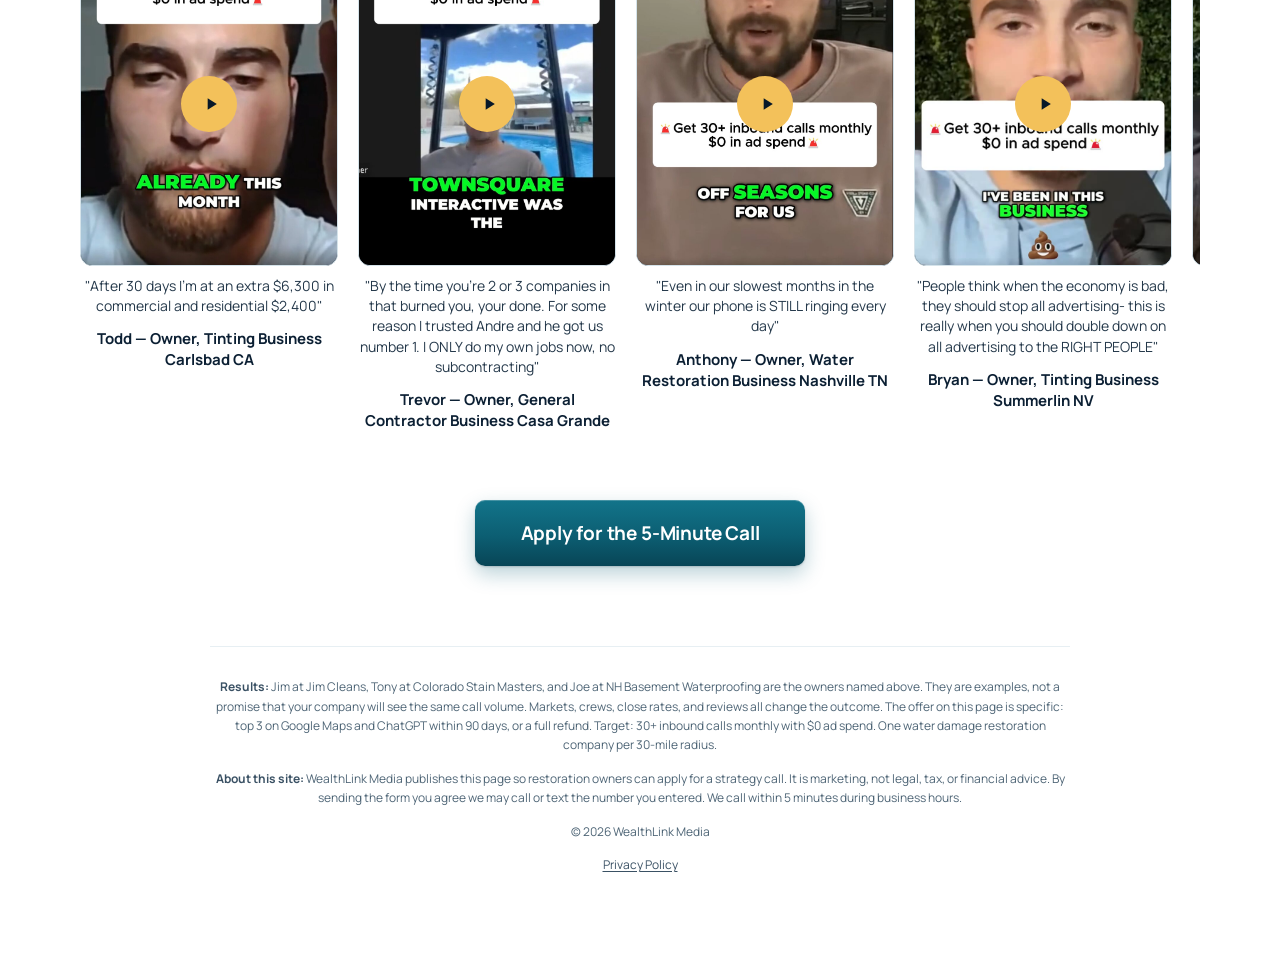
==== commit 463fe206: "Add the Meta Pixel to the homepage. The head snippet inits pixel 1072650102023137 and sends one Page" ====
--- a/index.html
+++ b/index.html
@@ -12,6 +12,24 @@
 <link href="https://fonts.googleapis.com/css2?family=Manrope:wght@400;600;700;800&display=swap" rel="stylesheet">
 <link rel="stylesheet" href="css/style.css">
 <script src="js/config.js"></script>
+<!-- Meta Pixel Code -->
+<script>
+!function(f,b,e,v,n,t,s)
+{if(f.fbq)return;n=f.fbq=function(){n.callMethod?
+n.callMethod.apply(n,arguments):n.queue.push(arguments)};
+if(!f._fbq)f._fbq=n;n.push=n;n.loaded=!0;n.version='2.0';
+n.queue=[];t=b.createElement(e);t.async=!0;
+t.src='https://connect.facebook.net/en_US/fbevents.js';
+s=b.getElementsByTagName(e)[0];
+s.parentNode.insertBefore(t,s)}(window, document,'script',
+'https://connect.facebook.net/en_US/fbevents.js');
+fbq('init', '1072650102023137');
+fbq('track', 'PageView');
+</script>
+<noscript><img height="1" width="1" style="display:none"
+src="https://www.facebook.com/tr?id=1072650102023137&ev=PageView&noscript=1"
+/></noscript>
+<!-- End Meta Pixel Code -->
 </head>
 <body>
 <a class="skip" href="#book">Skip to the application</a>
--- a/css/style.css
+++ b/css/style.css
@@ -859,6 +859,10 @@
   margin: 8px 0 0;
   color: var(--body);
   font-size: 16px;
+}
+.reach-note a {
+  color: var(--teal-deep);
+  font-weight: 800;
 }
 .report-heading {
   margin: 8px 0;
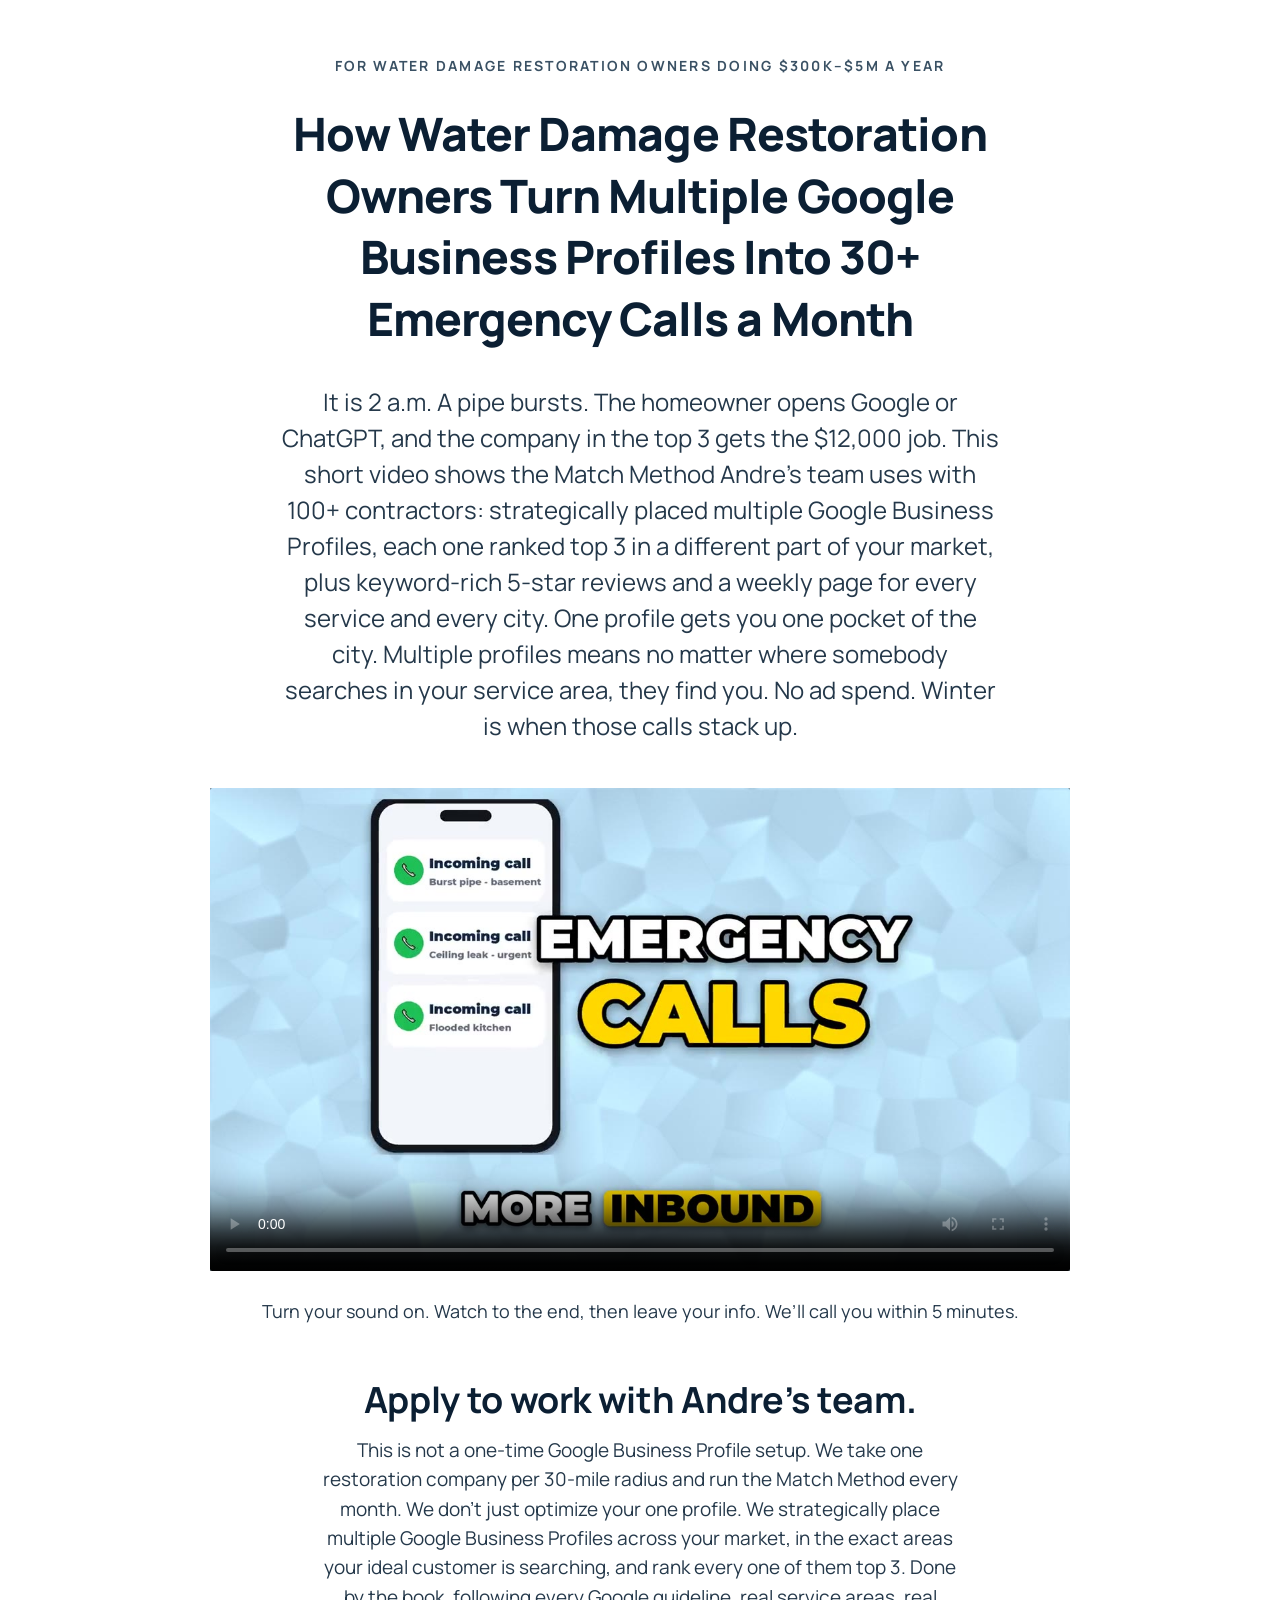
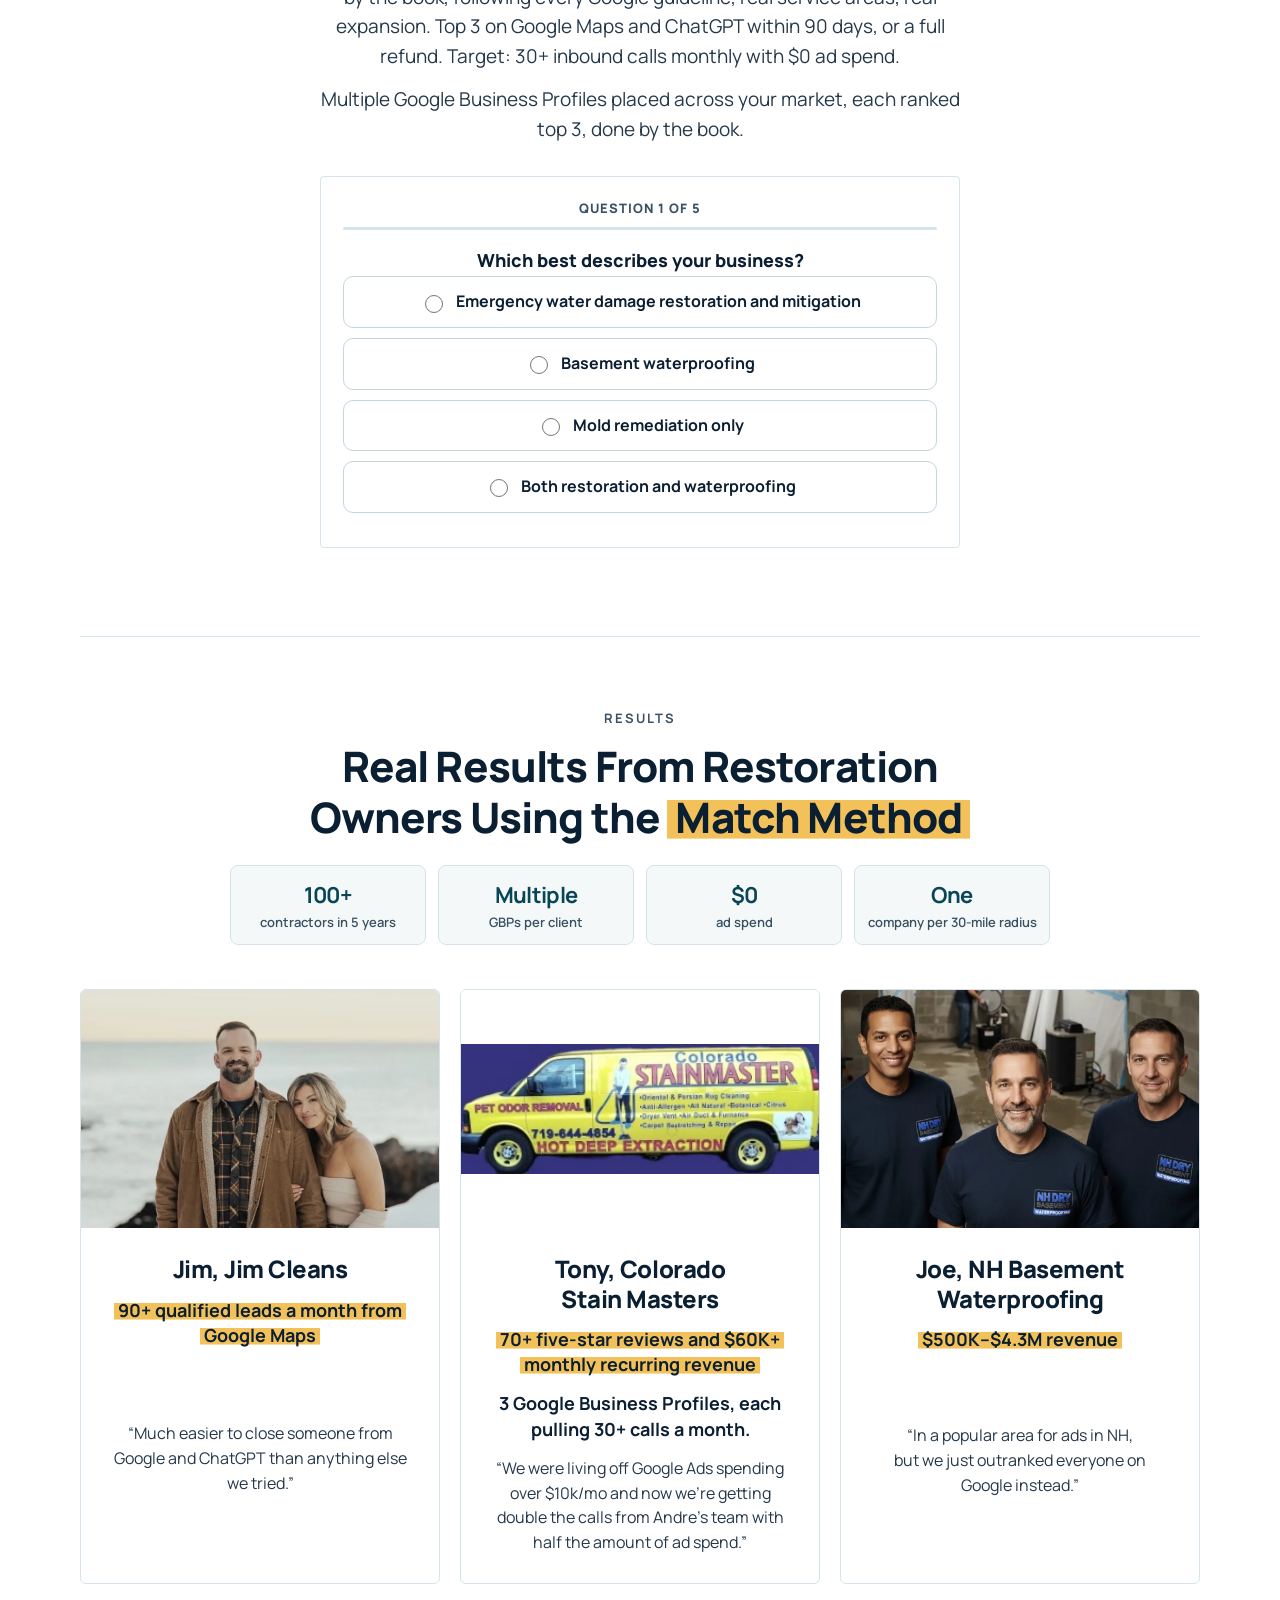
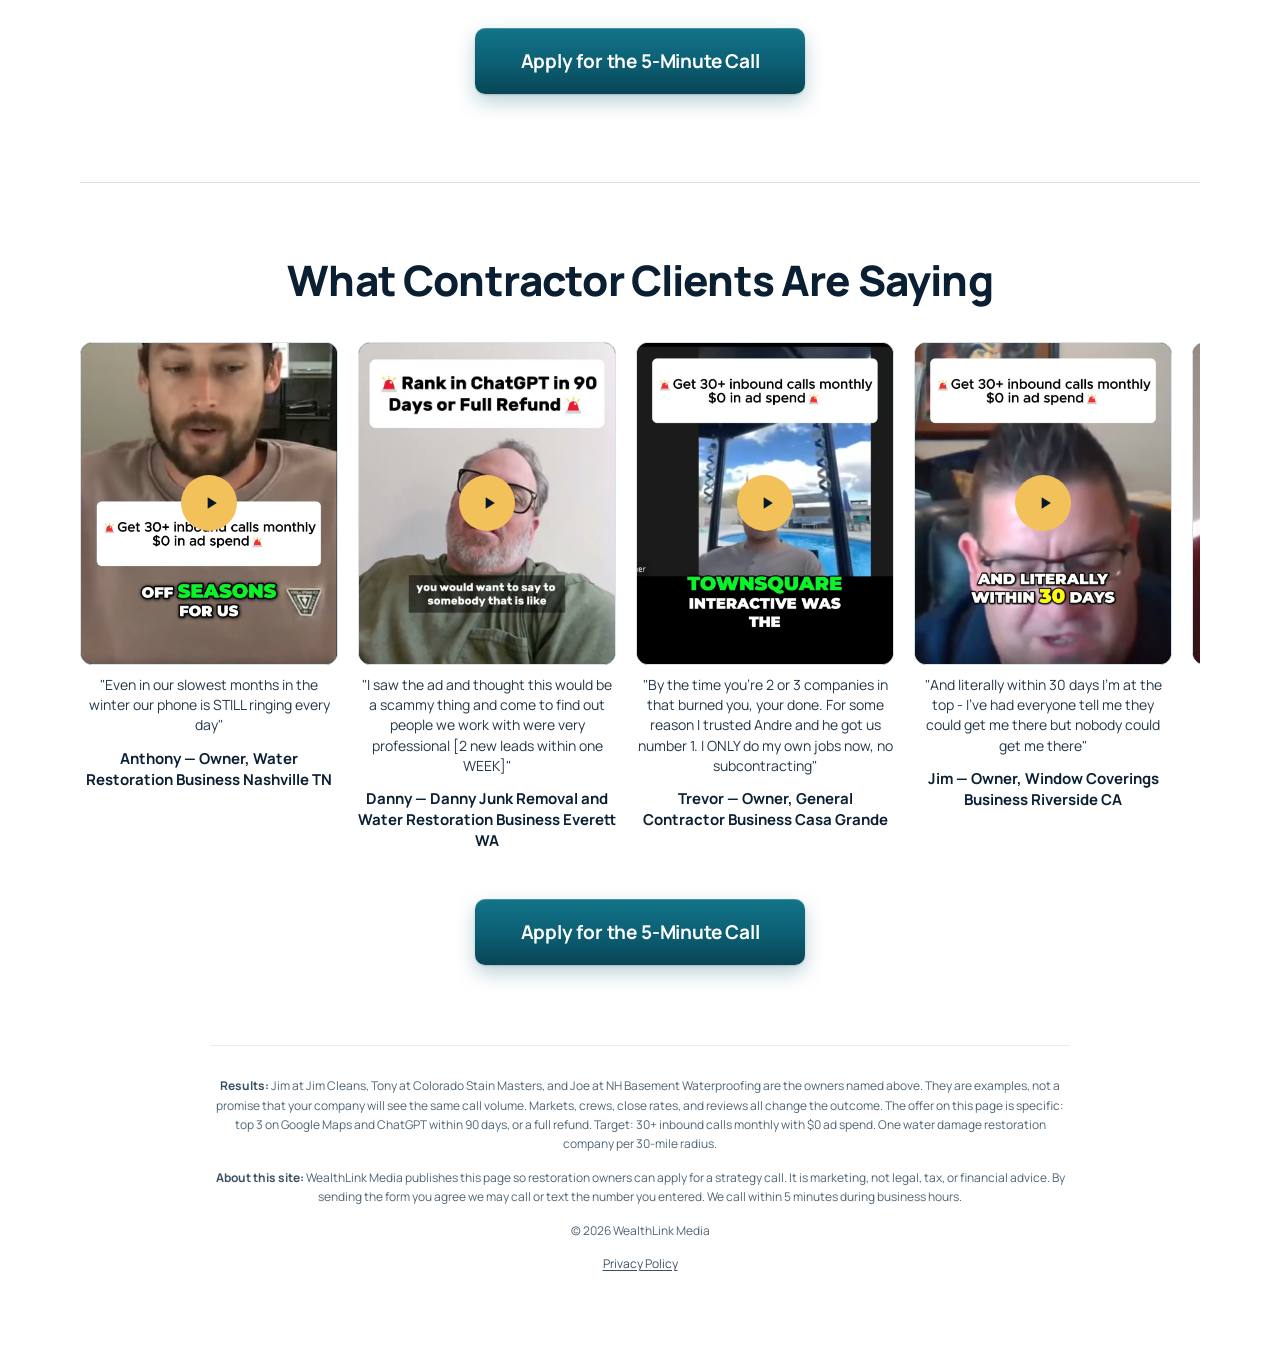
==== commit eff6f331: "Update homepage copy for multiple Google Business Profiles. The headline, video intro, mechanism, st" ====
--- a/index.html
+++ b/index.html
@@ -38,9 +38,9 @@
   <div class="hero">
     <p class="eyebrow">For water damage restoration owners doing $300K–$5M a year</p>
 
-    <h1>How Water Damage Restoration Owners Turn<br><span class="hl">Google Maps and ChatGPT</span> Into Their<br><span class="hl">#1 Source of Emergency Calls</span></h1>
-
-    <p class="hero-sub">It is 2 a.m. A pipe bursts. The homeowner opens Google or ChatGPT, and the company in the top 3 gets the $12,000 job. This short video shows the Match Method Andre&rsquo;s team uses with 500+ contractors: keyword-rich 5-star reviews, plus a weekly page for every service and every city. No ad spend. Winter is when those calls stack up.</p>
+    <h1>How Water Damage Restoration Owners Turn Multiple Google Business Profiles Into 30+ Emergency Calls a Month</h1>
+
+    <p class="hero-sub">It is 2 a.m. A pipe bursts. The homeowner opens Google or ChatGPT, and the company in the top 3 gets the $12,000 job. This short video shows the Match Method Andre&rsquo;s team uses with 100+ contractors: strategically placed multiple Google Business Profiles, each one ranked top 3 in a different part of your market, plus keyword-rich 5-star reviews and a weekly page for every service and every city. One profile gets you one pocket of the city. Multiple profiles means no matter where somebody searches in your service area, they find you. No ad spend. Winter is when those calls stack up.</p>
 
     <div class="vsl">
       <video id="hero-vsl" controls playsinline webkit-playsinline preload="metadata" poster="assets/video/vsl-poster.jpg" width="1280" height="720" aria-label="Two minute video: how restoration companies get emergency calls from Google Maps and ChatGPT">
@@ -52,7 +52,8 @@
 
     <div class="form-head">
       <h2>Apply to work with Andre&rsquo;s team.</h2>
-      <p>This is not a one-time Google Business Profile setup. We take <span class="hl hl-sm">one restoration company per 30-mile radius</span> and run the Match Method every month. Top 3 on Google Maps and ChatGPT within 90 days, or a full refund. Target: 30+ inbound calls monthly with $0 ad spend.</p>
+      <p>This is not a one-time Google Business Profile setup. We take one restoration company per 30-mile radius and run the Match Method every month. We don&rsquo;t just optimize your one profile. We strategically place multiple Google Business Profiles across your market, in the exact areas your ideal customer is searching, and rank every one of them top 3. Done by the book, following every Google guideline, real service areas, real expansion. Top 3 on Google Maps and ChatGPT within 90 days, or a full refund. Target: 30+ inbound calls monthly with $0 ad spend.</p>
+      <p>Multiple Google Business Profiles placed across your market, each ranked top 3, done by the book.</p>
     </div>
 
     <div id="book" class="form-shell">
@@ -147,8 +148,8 @@
       <p class="eyebrow">Results</p>
       <h2 id="proof-title">Real Results From Restoration Owners Using the <span class="hl">Match Method</span></h2>
       <ul class="stats">
-        <li><strong>500+</strong><span>contractors in 5 years</span></li>
-        <li><strong>70+</strong><span>five-star reviews online</span></li>
+        <li><strong>100+</strong><span>contractors in 5 years</span></li>
+        <li><strong>Multiple</strong><span>GBPs per client</span></li>
         <li><strong>$0</strong><span>ad spend</span></li>
         <li><strong>One</strong><span>company per 30-mile radius</span></li>
       </ul>
@@ -173,6 +174,7 @@
         <div class="card-body">
           <h3>Tony, Colorado Stain Masters</h3>
           <p class="metric"><span class="hl hl-sm">70+ five-star reviews and $60K+ monthly recurring revenue</span></p>
+          <p class="metric">3 Google Business Profiles, each pulling 30+ calls a month.</p>
           <p class="quote"><span>&ldquo;We were living off Google Ads spending over $10k/mo and now we&rsquo;re getting double the calls from Andre&rsquo;s team with half the amount of ad spend.&rdquo;</span></p>
         </div>
       </article>
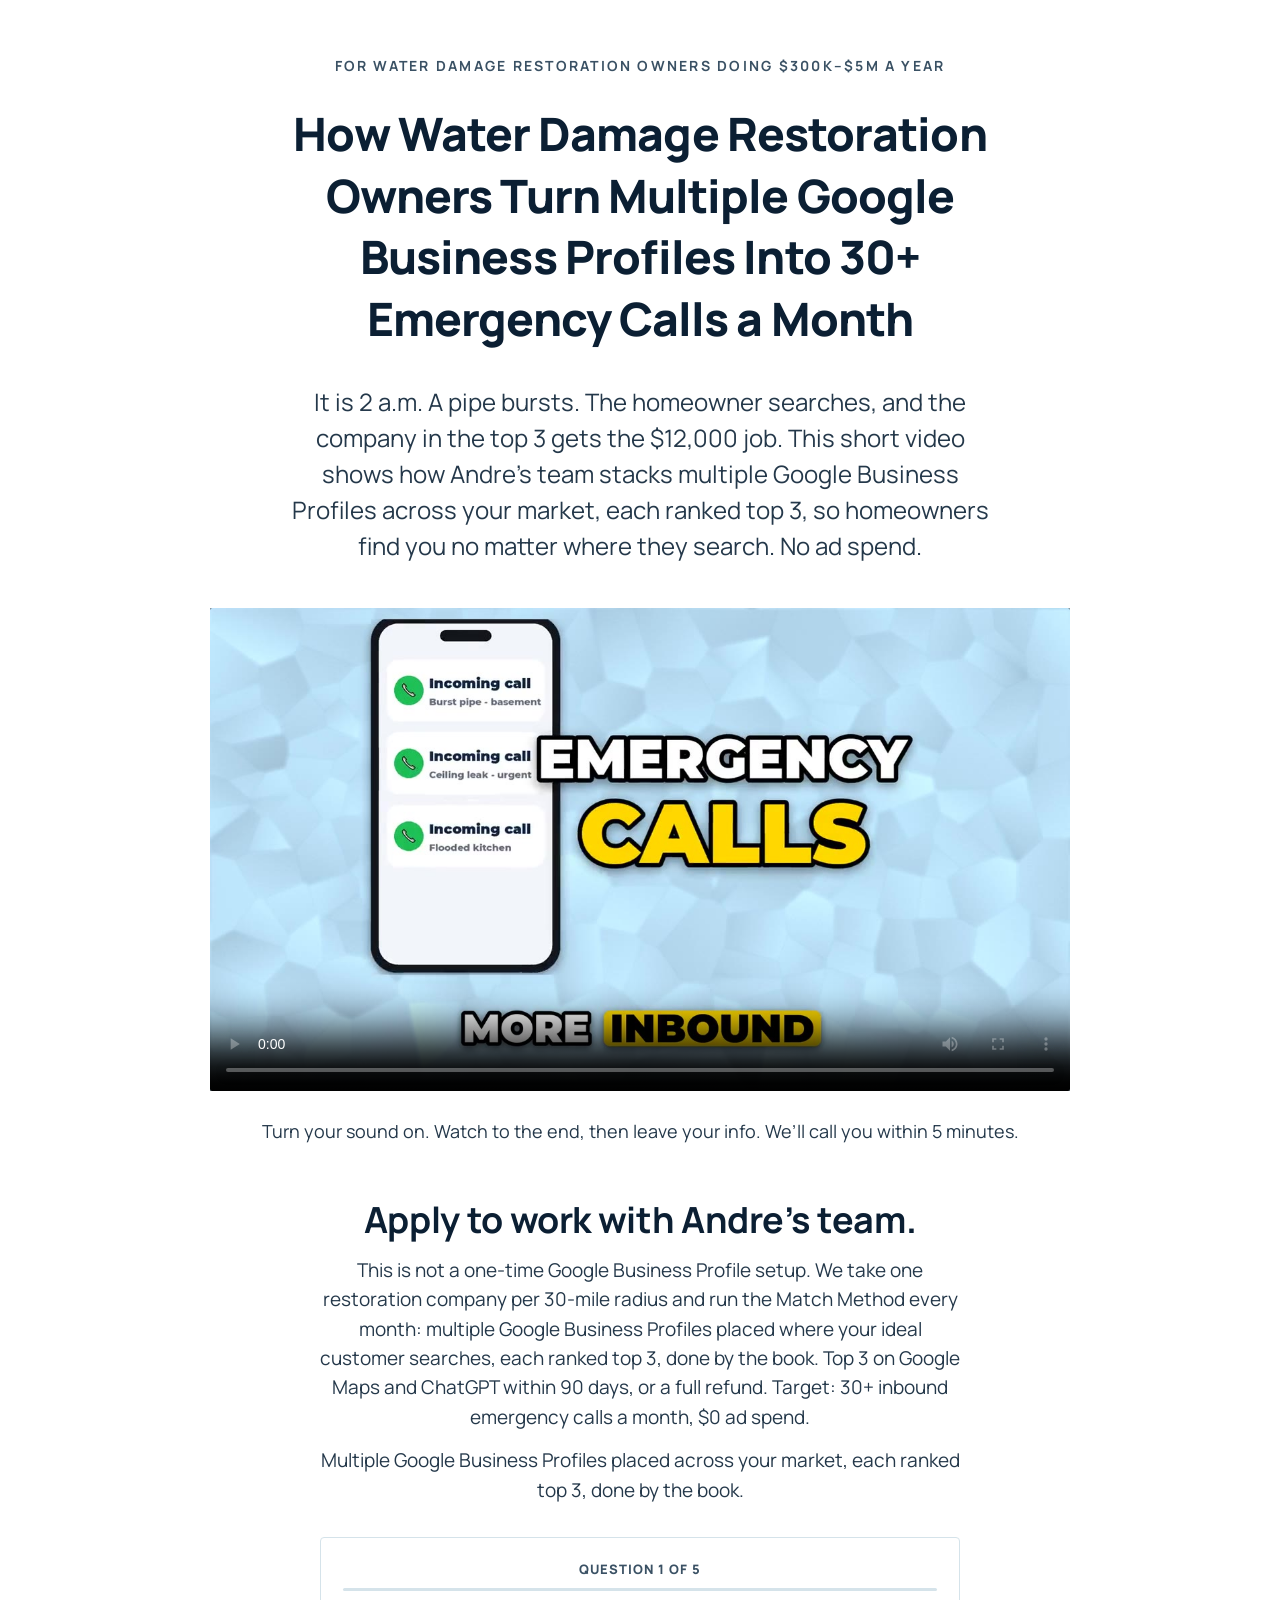
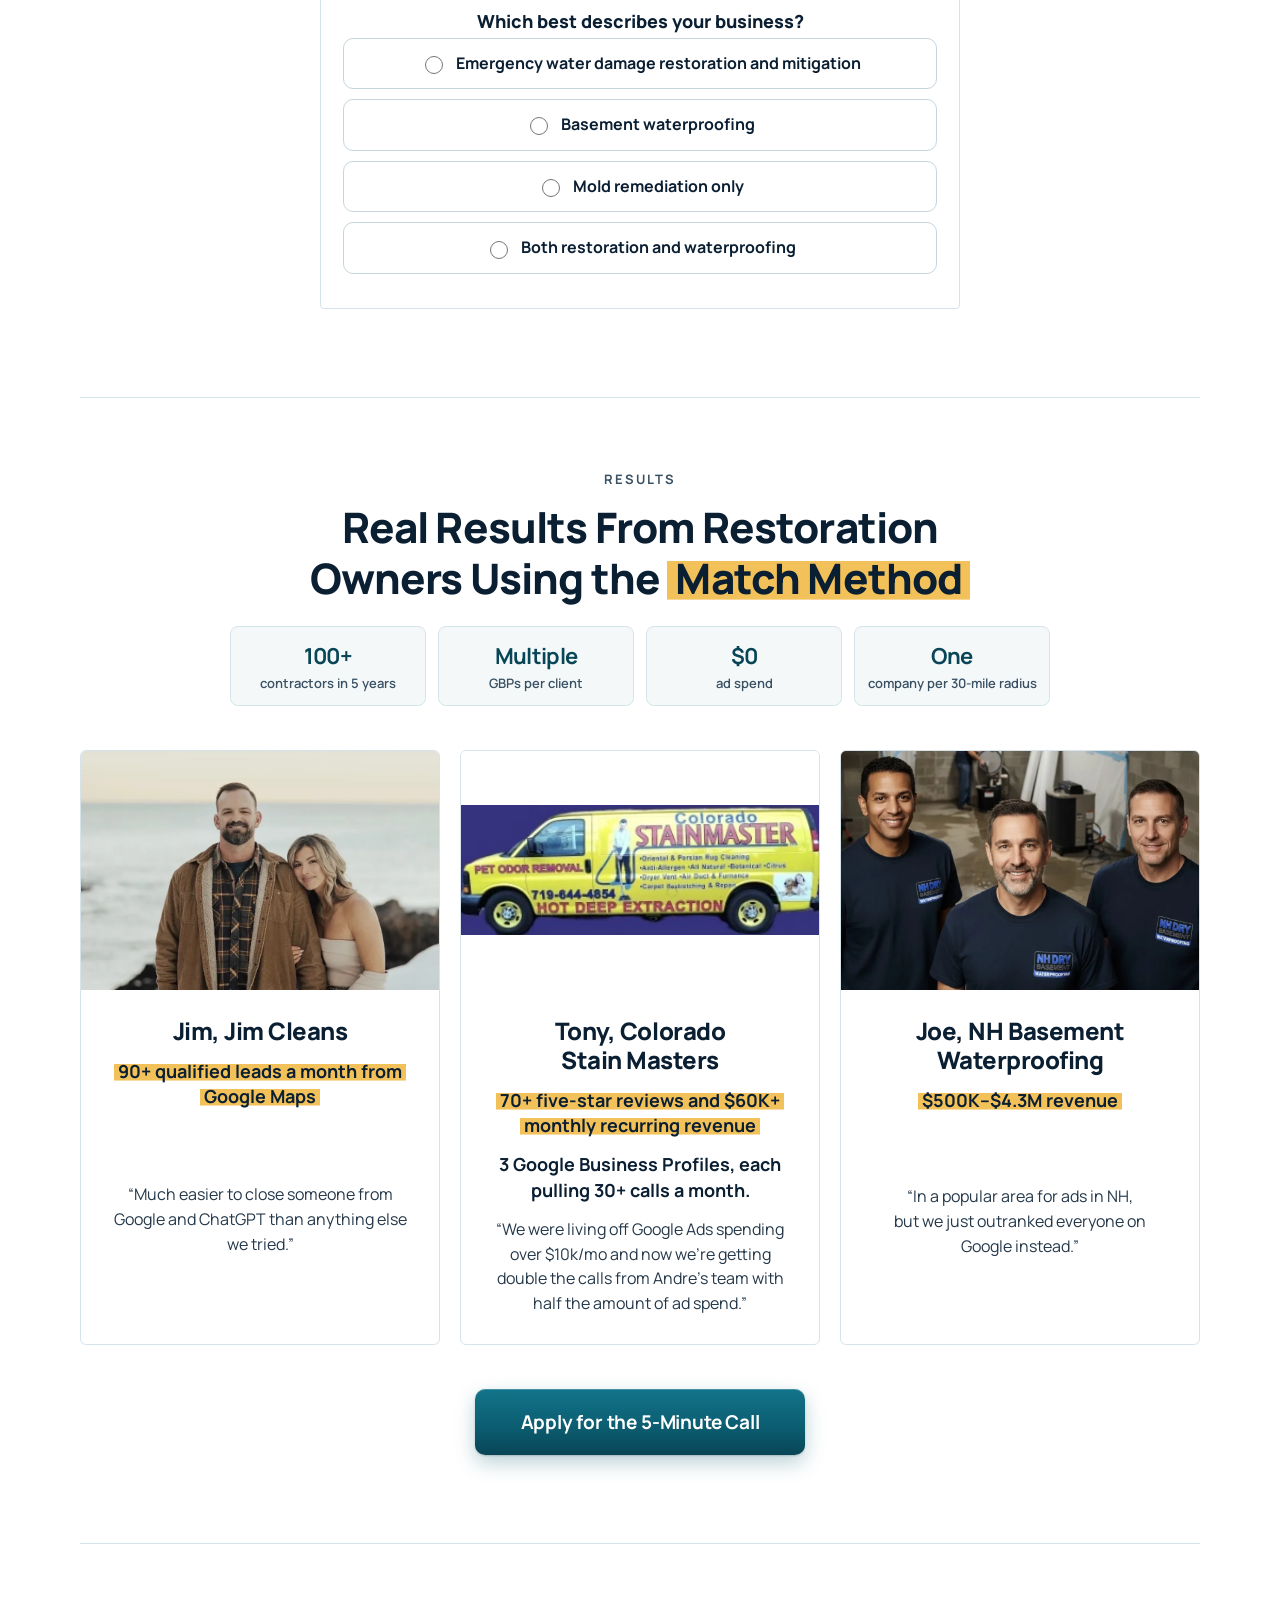
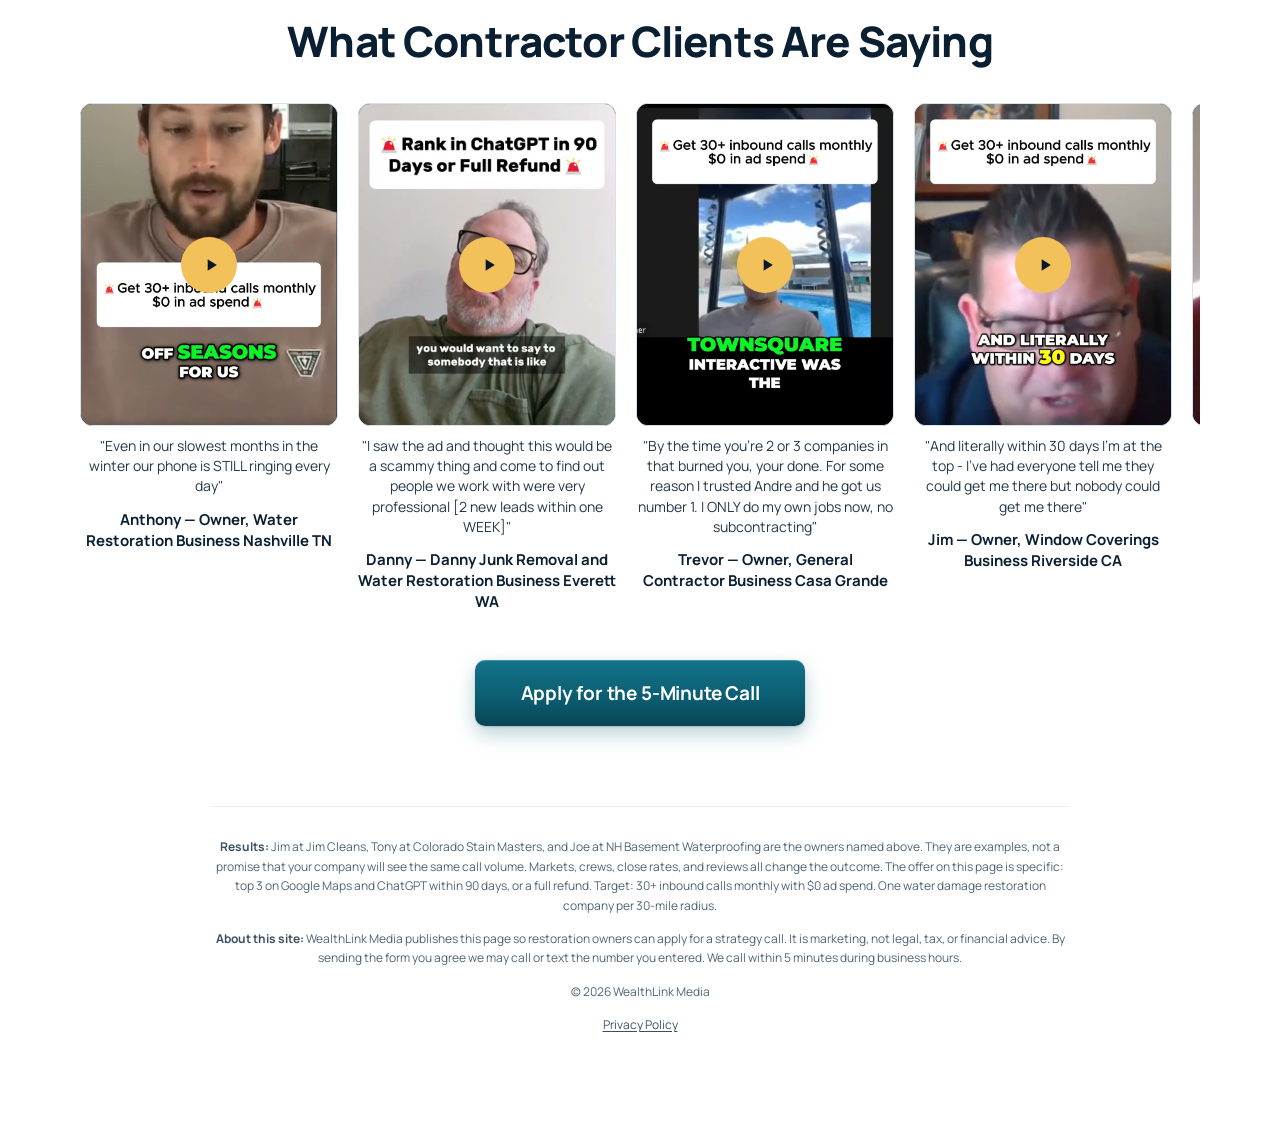
==== commit b950f175: "Shorten the video intro and the mechanism paragraph. The paragraph under the video and the copy afte" ====
--- a/index.html
+++ b/index.html
@@ -40,7 +40,7 @@
 
     <h1>How Water Damage Restoration Owners Turn Multiple Google Business Profiles Into 30+ Emergency Calls a Month</h1>
 
-    <p class="hero-sub">It is 2 a.m. A pipe bursts. The homeowner opens Google or ChatGPT, and the company in the top 3 gets the $12,000 job. This short video shows the Match Method Andre&rsquo;s team uses with 100+ contractors: strategically placed multiple Google Business Profiles, each one ranked top 3 in a different part of your market, plus keyword-rich 5-star reviews and a weekly page for every service and every city. One profile gets you one pocket of the city. Multiple profiles means no matter where somebody searches in your service area, they find you. No ad spend. Winter is when those calls stack up.</p>
+    <p class="hero-sub">It is 2 a.m. A pipe bursts. The homeowner searches, and the company in the top 3 gets the $12,000 job. This short video shows how Andre&rsquo;s team stacks multiple Google Business Profiles across your market, each ranked top 3, so homeowners find you no matter where they search. No ad spend.</p>
 
     <div class="vsl">
       <video id="hero-vsl" controls playsinline webkit-playsinline preload="metadata" poster="assets/video/vsl-poster.jpg" width="1280" height="720" aria-label="Two minute video: how restoration companies get emergency calls from Google Maps and ChatGPT">
@@ -52,7 +52,7 @@
 
     <div class="form-head">
       <h2>Apply to work with Andre&rsquo;s team.</h2>
-      <p>This is not a one-time Google Business Profile setup. We take one restoration company per 30-mile radius and run the Match Method every month. We don&rsquo;t just optimize your one profile. We strategically place multiple Google Business Profiles across your market, in the exact areas your ideal customer is searching, and rank every one of them top 3. Done by the book, following every Google guideline, real service areas, real expansion. Top 3 on Google Maps and ChatGPT within 90 days, or a full refund. Target: 30+ inbound calls monthly with $0 ad spend.</p>
+      <p>This is not a one-time Google Business Profile setup. We take one restoration company per 30-mile radius and run the Match Method every month: multiple Google Business Profiles placed where your ideal customer searches, each ranked top 3, done by the book. Top 3 on Google Maps and ChatGPT within 90 days, or a full refund. Target: 30+ inbound emergency calls a month, $0 ad spend.</p>
       <p>Multiple Google Business Profiles placed across your market, each ranked top 3, done by the book.</p>
     </div>
 
